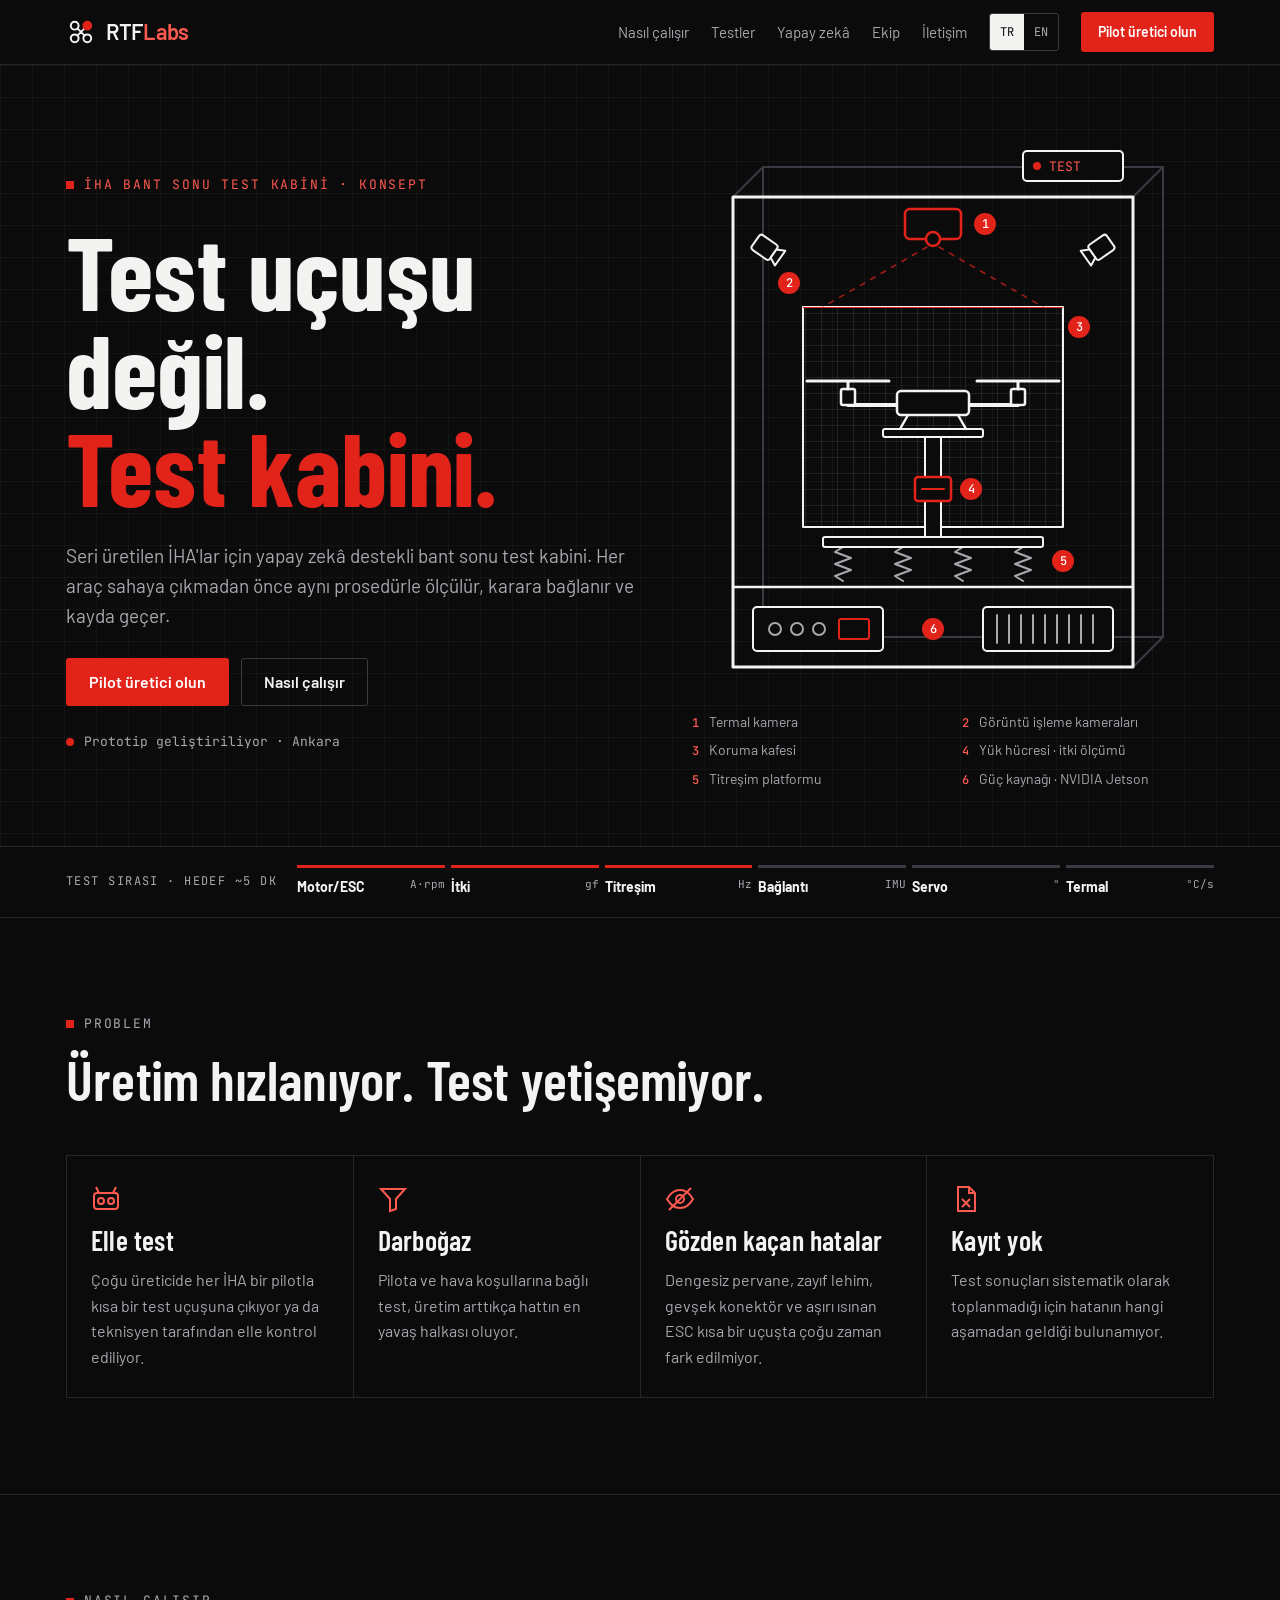
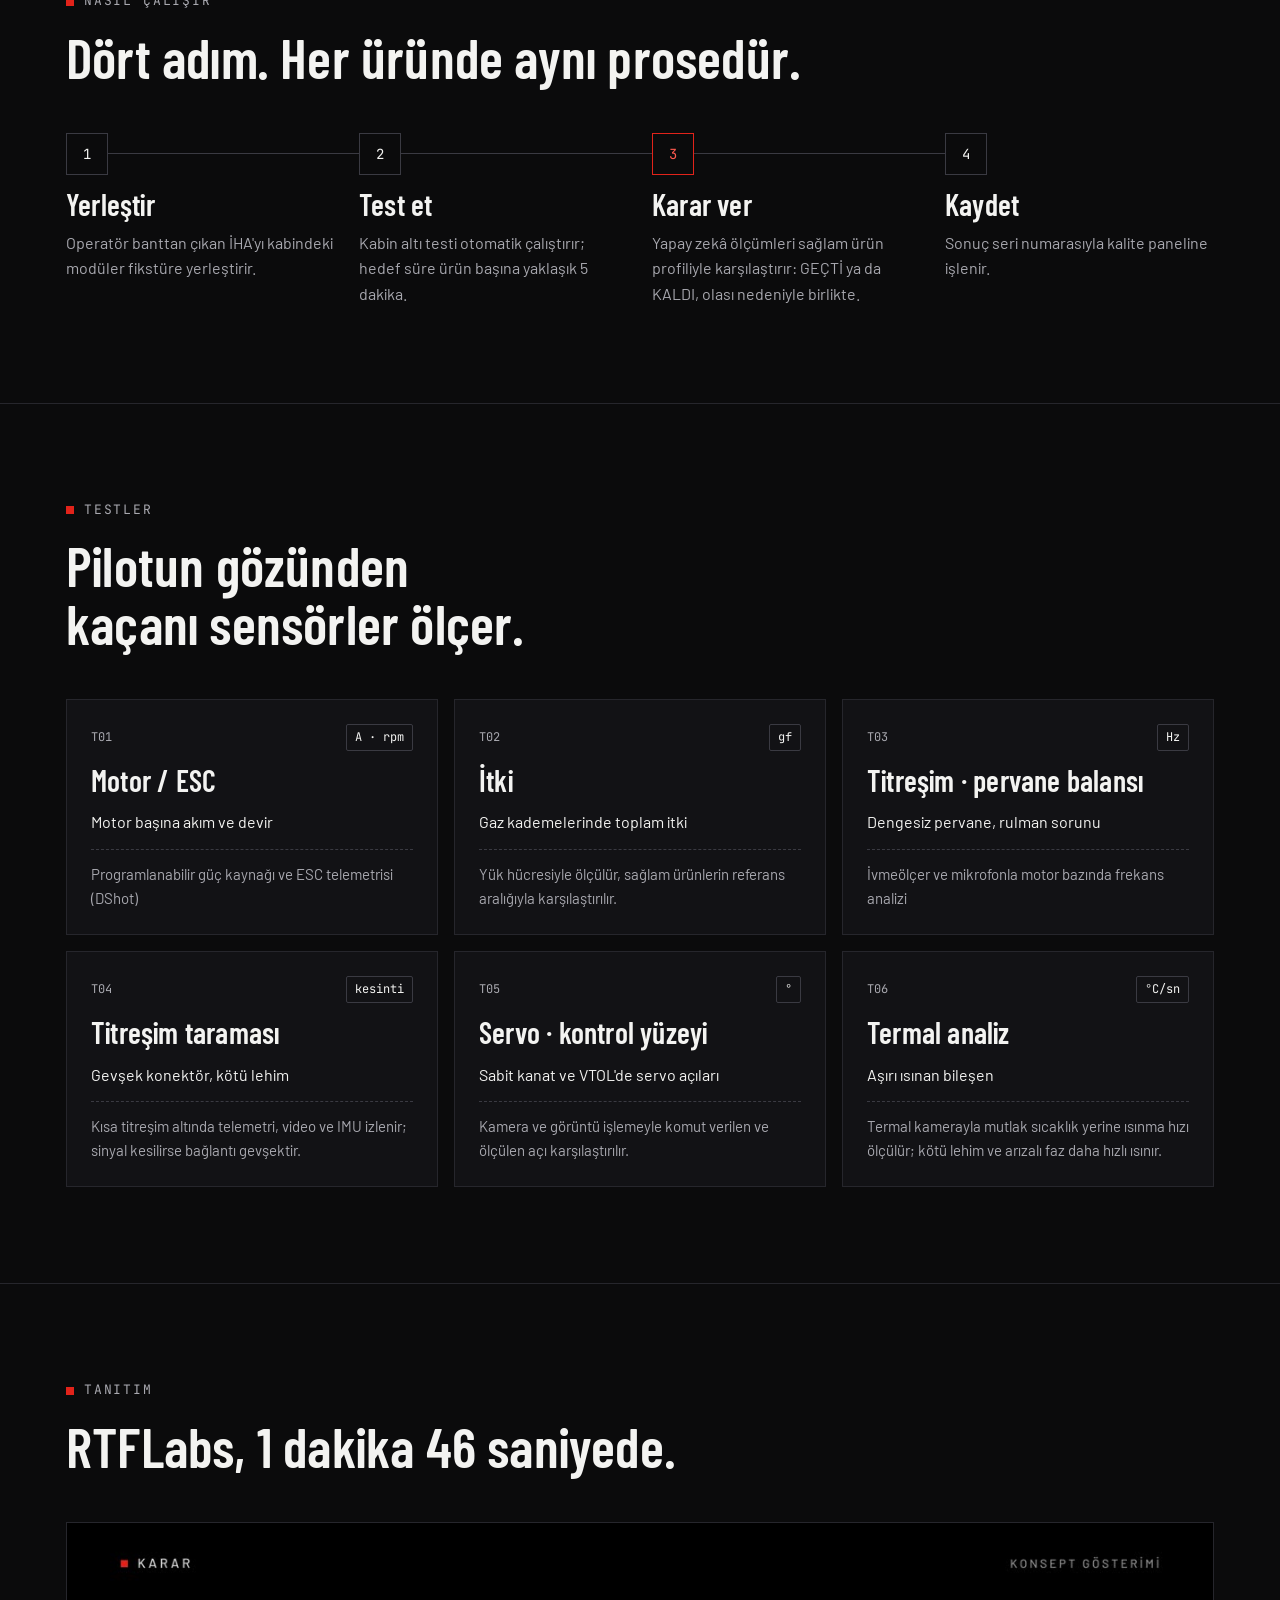
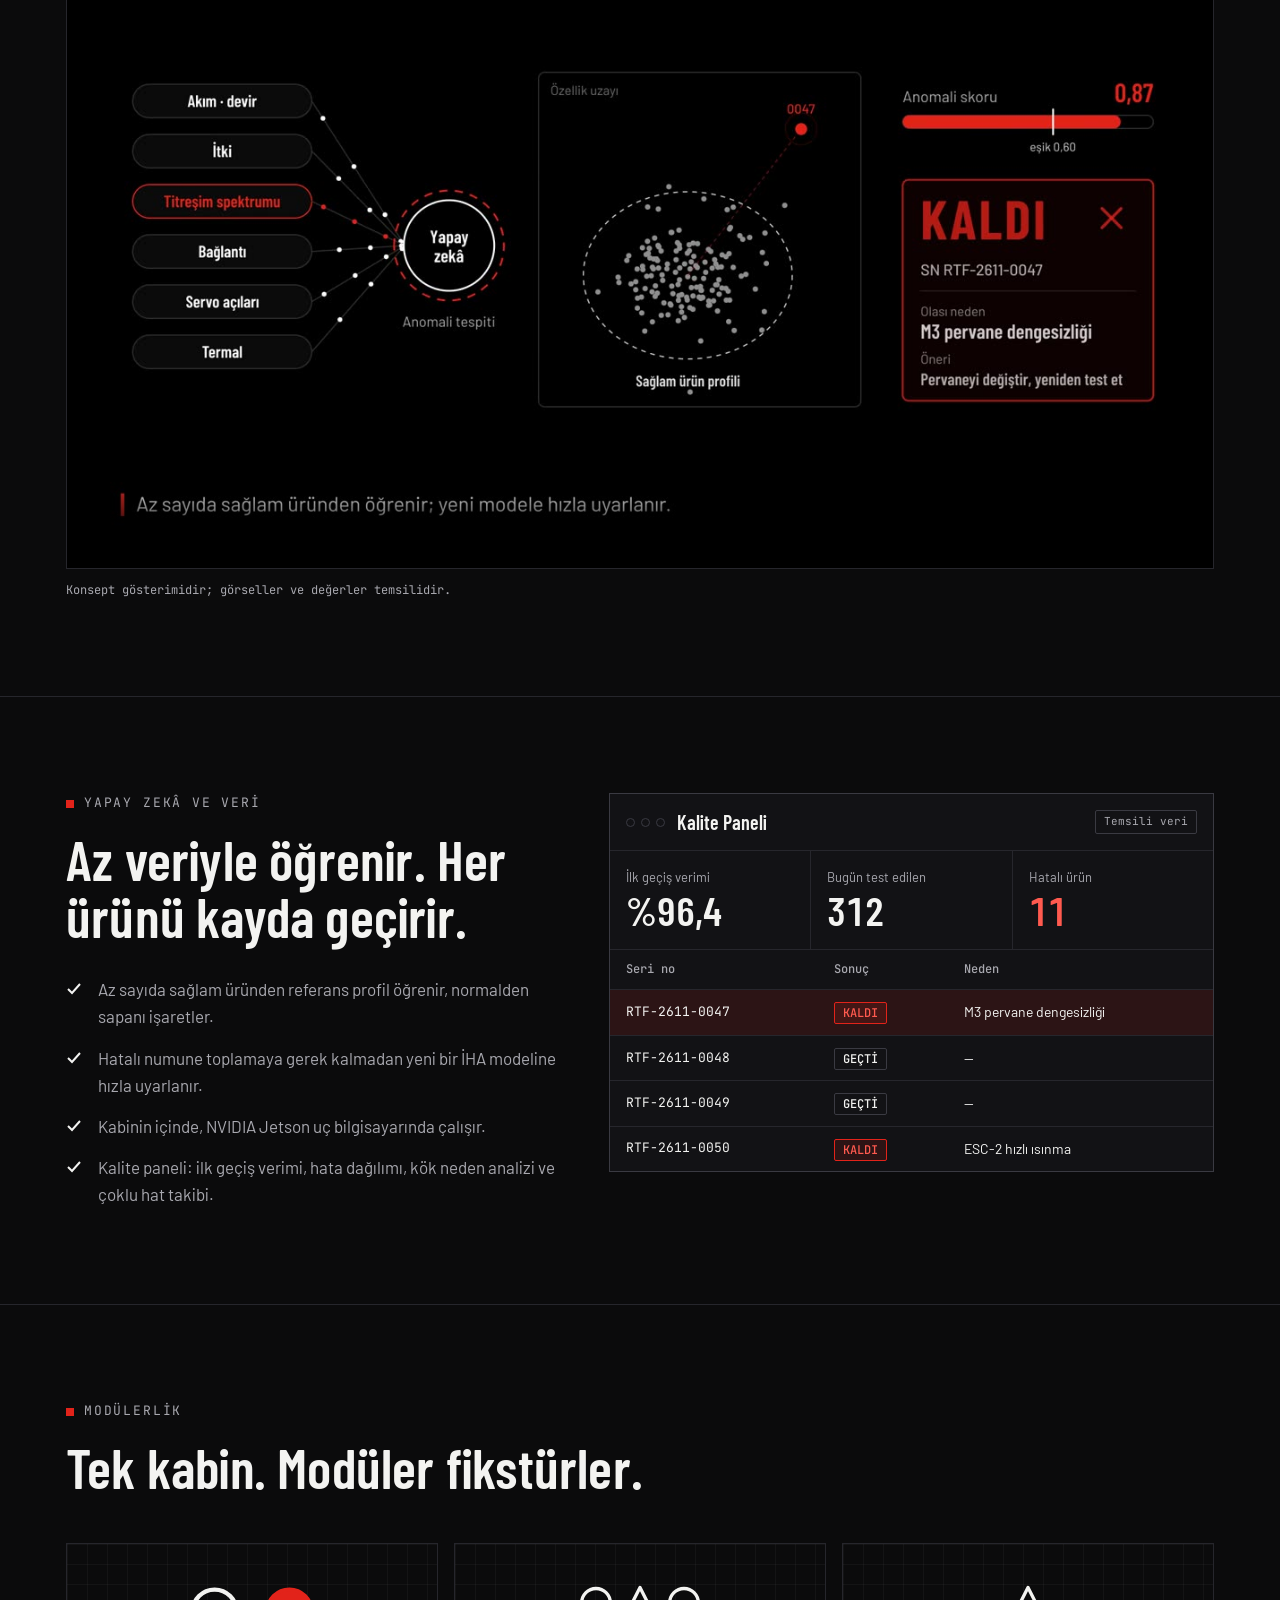
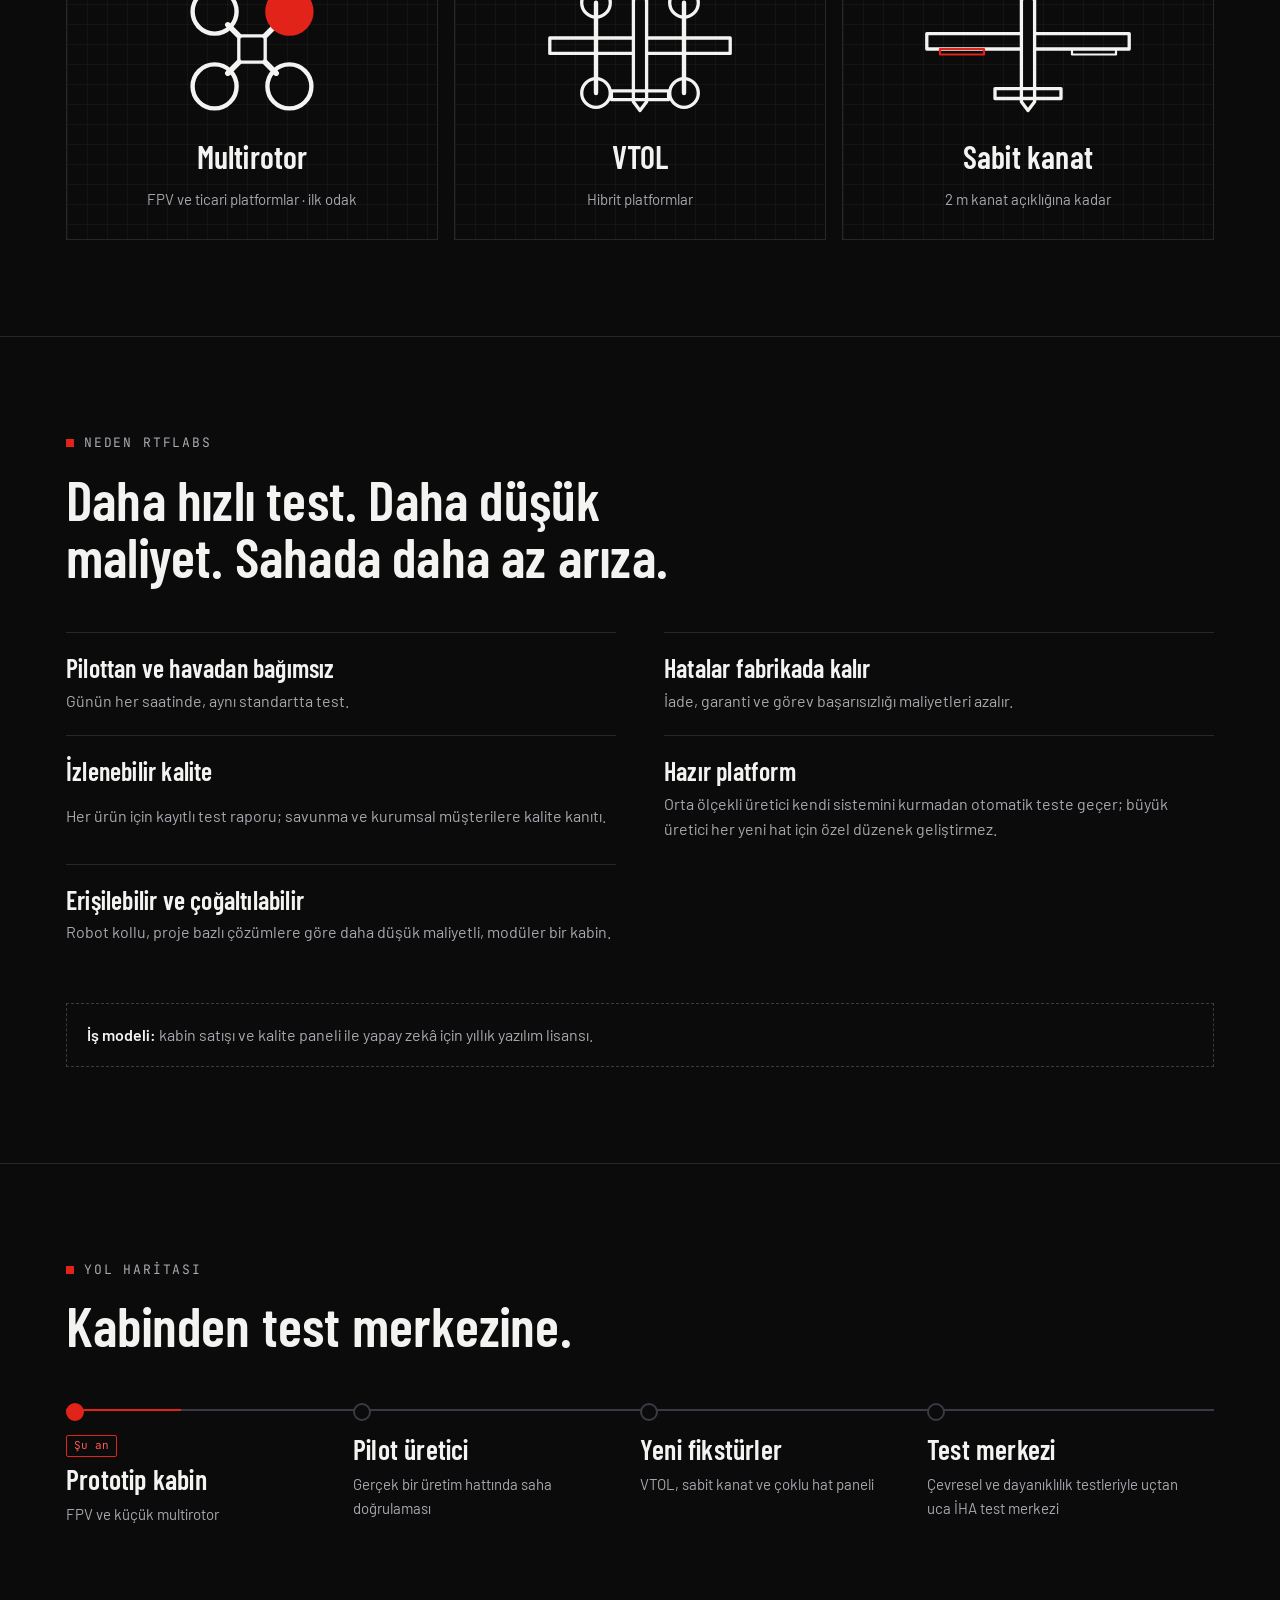
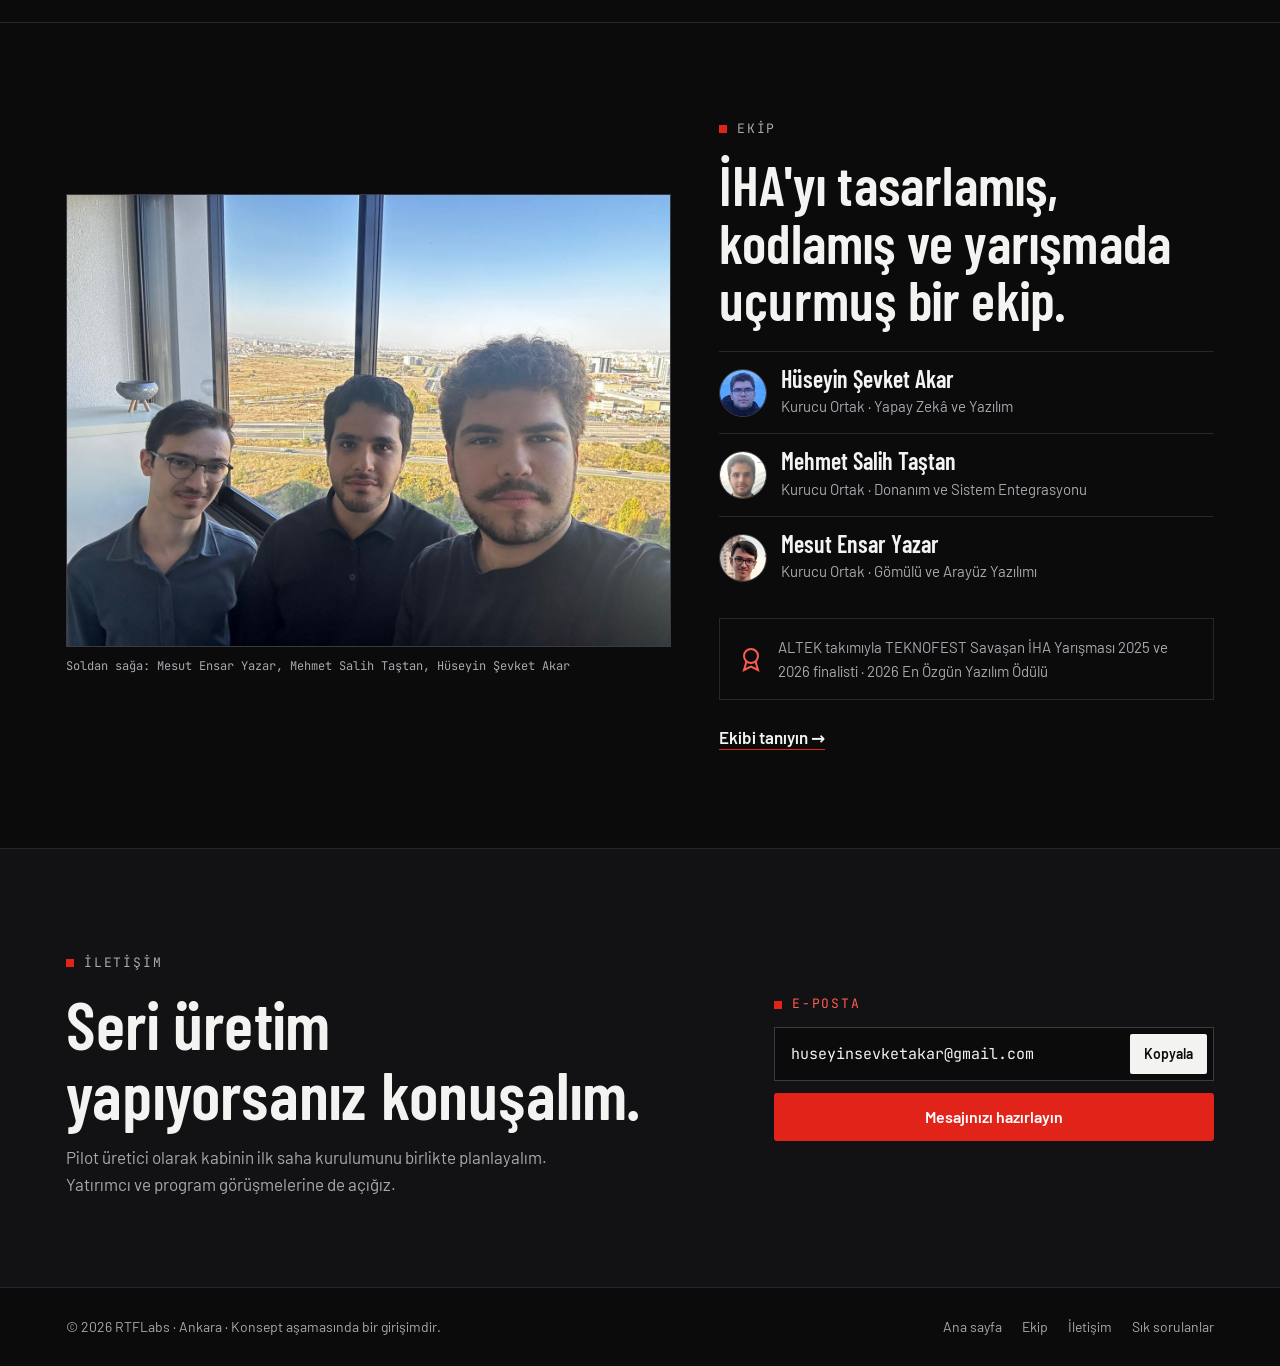
==== index.html @ be13393e "RTFLabs web sitesi ilk sürüm" ====
<!doctype html>
<html lang="tr">
<head>
<meta charset="utf-8">
<meta name="viewport" content="width=device-width, initial-scale=1, viewport-fit=cover">
<title>RTFLabs · İHA Bant Sonu Test Kabini</title>
<meta name="description" content="RTFLabs, seri üretim yapan İHA firmaları için yapay zekâ destekli bant sonu test kabini geliştiriyor.">
<meta property="og:type" content="website">
<meta property="og:title" content="RTFLabs · İHA Bant Sonu Test Kabini">
<meta property="og:description" content="Seri üretilen İHA'lar için yapay zekâ destekli bant sonu test kabini.">
<meta name="theme-color" content="#0B0B0C">
<link rel="icon" type="image/svg+xml" href="favicon.svg">
<link rel="preconnect" href="https://fonts.googleapis.com">
<link rel="preconnect" href="https://fonts.gstatic.com" crossorigin>
<link rel="stylesheet" href="https://fonts.googleapis.com/css2?family=Barlow+Condensed:wght@500;600;700&family=Barlow:wght@400;500;600&family=JetBrains+Mono:wght@400;500&display=swap">
<link rel="stylesheet" href="site.css">
</head>
<body>
<header class="top" id="site-top">
  <div class="wrap bar">
    <a class="brand" href="#top" aria-label="RTFLabs">
      <svg viewBox="0 0 200 200" width="30" height="30" aria-hidden="true"><path d="M76.4 76.4 L123.6 123.6 M123.6 76.4 L76.4 123.6" fill="none" stroke="currentColor" stroke-width="12" stroke-linecap="round"/><circle cx="58" cy="58" r="26" fill="none" stroke="currentColor" stroke-width="13"/><circle cx="142" cy="58" r="26" fill="#E2231A" stroke="#E2231A" stroke-width="13"/><circle cx="58" cy="142" r="26" fill="none" stroke="currentColor" stroke-width="13"/><circle cx="142" cy="142" r="26" fill="none" stroke="currentColor" stroke-width="13"/></svg>
      <span>RTF<span class="labs">Labs</span></span>
    </a>
    <nav class="nav" id="site-nav" aria-label="Site">
      <a href="#nasil" data-i18n="nav.how">Nasıl çalışır</a>
      <a href="#testler" data-i18n="nav.tests">Testler</a>
      <a href="#veri" data-i18n="nav.ai">Yapay zekâ</a>
      <a href="ekip.html" data-i18n="nav.team">Ekip</a>
      <a href="iletisim.html" data-i18n="nav.contact">İletişim</a>
    </nav>
    <button class="menu-btn" type="button" id="menu-btn" aria-expanded="false" aria-controls="site-nav" aria-label="Menü"><svg width="20" height="20" viewBox="0 0 20 20" fill="none" stroke="currentColor" stroke-width="2" aria-hidden="true"><path d="M2 5 H18 M2 10 H18 M2 15 H18"/></svg></button>
    <div class="lang" role="group" aria-label="Dil / Language">
      <button type="button" id="lang-tr" data-lang="tr" aria-pressed="true">TR</button>
      <button type="button" id="lang-en" data-lang="en" aria-pressed="false">EN</button>
    </div>
    <a class="btn btn-red" href="iletisim.html#mesaj" data-i18n="nav.cta">Pilot üretici olun</a>
  </div>
</header>

<main id="top">
  <section class="hero grid-bg" aria-labelledby="h-hero">
    <div class="wrap hero-grid">
      <div class="hero-copy">
        <p class="kicker" data-i18n="hero.kicker">İHA bant sonu test kabini · konsept</p>
        <h1 id="h-hero"><span data-i18n="hero.h1a">Test uçuşu değil.</span> <span class="r" data-i18n="hero.h1b">Test kabini.</span></h1>
        <p class="lede" data-i18n="hero.lede">Seri üretilen İHA'lar için yapay zekâ destekli bant sonu test kabini. Her araç sahaya çıkmadan önce aynı prosedürle ölçülür, karara bağlanır ve kayda geçer.</p>
        <div class="cta-row">
          <a class="btn btn-red" href="iletisim.html#mesaj" data-i18n="hero.cta1">Pilot üretici olun</a>
          <a class="btn btn-line" href="#nasil" data-i18n="hero.cta2">Nasıl çalışır</a>
        </div>
        <p class="status"><i aria-hidden="true"></i><span data-i18n="hero.status">Prototip geliştiriliyor · Ankara</span></p>
      </div>

      <figure class="cabin-fig">
        <svg viewBox="0 0 520 560" role="img" aria-labelledby="cabin-t">
          <title id="cabin-t">Test kabini çizimi: termal kamera, görüntü işleme kameraları, koruma kafesi, yük hücresi, titreşim platformu, güç kaynağı ve uç bilgisayar</title>
          <defs>
            <pattern id="mesh" width="16" height="16" patternUnits="userSpaceOnUse"><path d="M16 0 H0 V16" fill="none" stroke="rgba(255,255,255,.18)" stroke-width="1"/></pattern>
            <linearGradient id="scanG" x1="0" y1="0" x2="0" y2="1"><stop offset="0" stop-color="#E2231A" stop-opacity="0"/><stop offset="1" stop-color="#E2231A" stop-opacity=".28"/></linearGradient>
            <clipPath id="cageClip"><rect x="110" y="170" width="260" height="220"/></clipPath>
          </defs>
          <g fill="none" stroke-linejoin="round" stroke-linecap="round">
            <rect x="70" y="30" width="400" height="470" stroke="#3A3A42" stroke-width="2"/>
            <path d="M40 60 L70 30 M440 60 L470 30 M440 530 L470 500" stroke="#3A3A42" stroke-width="2"/>
            <rect x="330" y="14" width="100" height="30" rx="4" stroke="#F3F3F1" stroke-width="2" fill="#0B0B0C"/>
            <rect x="40" y="60" width="400" height="470" stroke="#F3F3F1" stroke-width="3" fill="none"/>
            <path d="M40 450 H440" stroke="#F3F3F1" stroke-width="2.5"/>
            <rect x="110" y="170" width="260" height="220" fill="url(#mesh)" stroke="#F3F3F1" stroke-width="2"/>
            <g clip-path="url(#cageClip)"><g class="scan"><rect x="110" y="140" width="260" height="30" fill="url(#scanG)" stroke="none"/><path d="M110 170 H370" stroke="#E2231A" stroke-width="2"/></g></g>
            <rect x="212" y="72" width="56" height="30" rx="5" stroke="#E2231A" stroke-width="2.5" fill="#0B0B0C"/>
            <circle cx="240" cy="102" r="7" stroke="#E2231A" stroke-width="2.5" fill="#0B0B0C"/>
            <path d="M234 110 L130 170 M246 110 L350 170" stroke="#E2231A" stroke-width="1.5" stroke-dasharray="5 7" opacity=".7"/>
            <g transform="translate(74 112) rotate(35)" stroke="#F3F3F1" stroke-width="2"><rect x="-14" y="-9" width="22" height="18" rx="3" fill="#0B0B0C"/><path d="M8 -5 L16 -9 L16 9 L8 5 Z" fill="#0B0B0C"/></g>
            <g transform="translate(406 112) rotate(145)" stroke="#F3F3F1" stroke-width="2"><rect x="-14" y="-9" width="22" height="18" rx="3" fill="#0B0B0C"/><path d="M8 -5 L16 -9 L16 9 L8 5 Z" fill="#0B0B0C"/></g>
            <path d="M150 410 l-8 5 l16 6 l-16 6 l16 6 l-16 6 l8 5 M210 410 l-8 5 l16 6 l-16 6 l16 6 l-16 6 l8 5 M270 410 l-8 5 l16 6 l-16 6 l16 6 l-16 6 l8 5 M330 410 l-8 5 l16 6 l-16 6 l16 6 l-16 6 l8 5" stroke="#A8A8AF" stroke-width="2"/>
            <rect x="130" y="400" width="220" height="10" rx="2" stroke="#F3F3F1" stroke-width="2" fill="#0B0B0C"/>
            <rect x="232" y="300" width="16" height="100" stroke="#F3F3F1" stroke-width="2" fill="#0B0B0C"/>
            <rect x="222" y="340" width="36" height="24" rx="3" stroke="#E2231A" stroke-width="2.5" fill="#0B0B0C"/>
            <path d="M229 352 H251" stroke="#E2231A" stroke-width="2"/>
            <rect x="190" y="292" width="100" height="8" rx="2" stroke="#F3F3F1" stroke-width="2" fill="#0B0B0C"/>
            <path d="M155 268 H325" stroke="#F3F3F1" stroke-width="4"/>
            <path d="M215 278 L207 292 M265 278 L273 292" stroke="#F3F3F1" stroke-width="2.5"/>
            <rect x="204" y="254" width="72" height="24" rx="4" stroke="#F3F3F1" stroke-width="2.5" fill="#0B0B0C"/>
            <rect x="148" y="252" width="14" height="16" rx="2" stroke="#F3F3F1" stroke-width="2.5" fill="#0B0B0C"/>
            <rect x="318" y="252" width="14" height="16" rx="2" stroke="#F3F3F1" stroke-width="2.5" fill="#0B0B0C"/>
            <path d="M155 252 V245 M325 252 V245 M114 244 H196 M284 244 H366" stroke="#F3F3F1" stroke-width="3"/>
            <rect x="60" y="470" width="130" height="44" rx="4" stroke="#F3F3F1" stroke-width="2" fill="#0B0B0C"/>
            <circle cx="82" cy="492" r="6" stroke="#A8A8AF" stroke-width="2"/><circle cx="104" cy="492" r="6" stroke="#A8A8AF" stroke-width="2"/><circle cx="126" cy="492" r="6" stroke="#A8A8AF" stroke-width="2"/>
            <rect x="146" y="482" width="30" height="20" rx="2" stroke="#E2231A" stroke-width="2"/>
            <rect x="290" y="470" width="130" height="44" rx="4" stroke="#F3F3F1" stroke-width="2" fill="#0B0B0C"/>
            <path d="M304 478 V506 M316 478 V506 M328 478 V506 M340 478 V506 M352 478 V506 M364 478 V506 M376 478 V506 M388 478 V506 M400 478 V506" stroke="#A8A8AF" stroke-width="2"/>
          </g>
          <circle cx="344" cy="29" r="4" fill="#E2231A"/>
          <text x="356" y="34" font-family="JetBrains Mono, monospace" font-size="13" fill="#FF5A4F">TEST</text>
          <g font-family="JetBrains Mono, monospace" font-size="12" font-weight="500" text-anchor="middle" fill="#fff">
            <circle cx="292" cy="87" r="11" fill="#E2231A"/><text x="292" y="91">1</text>
            <circle cx="96" cy="146" r="11" fill="#E2231A"/><text x="96" y="150">2</text>
            <circle cx="386" cy="190" r="11" fill="#E2231A"/><text x="386" y="194">3</text>
            <circle cx="278" cy="352" r="11" fill="#E2231A"/><text x="278" y="356">4</text>
            <circle cx="370" cy="424" r="11" fill="#E2231A"/><text x="370" y="428">5</text>
            <circle cx="240" cy="492" r="11" fill="#E2231A"/><text x="240" y="496">6</text>
          </g>
        </svg>
        <ol class="legend">
          <li><b>1</b><span data-i18n="leg.1">Termal kamera</span></li>
          <li><b>2</b><span data-i18n="leg.2">Görüntü işleme kameraları</span></li>
          <li><b>3</b><span data-i18n="leg.3">Koruma kafesi</span></li>
          <li><b>4</b><span data-i18n="leg.4">Yük hücresi · itki ölçümü</span></li>
          <li><b>5</b><span data-i18n="leg.5">Titreşim platformu</span></li>
          <li><b>6</b><span data-i18n="leg.6">Güç kaynağı · NVIDIA Jetson</span></li>
        </ol>
      </figure>
    </div>
    <div class="strip">
      <div class="wrap">
        <span class="lab" data-i18n="strip.lab">TEST SIRASI · HEDEF ~5 DK</span>
        <ol class="seq">
          <li class="on"><b data-i18n="seq.1">Motor/ESC</b><span>A·rpm</span></li>
          <li class="on"><b data-i18n="seq.2">İtki</b><span>gf</span></li>
          <li class="on"><b data-i18n="seq.3">Titreşim</b><span>Hz</span></li>
          <li><b data-i18n="seq.4">Bağlantı</b><span>IMU</span></li>
          <li><b data-i18n="seq.5">Servo</b><span>°</span></li>
          <li><b data-i18n="seq.6">Termal</b><span>°C/s</span></li>
        </ol>
      </div>
    </div>
  </section>

  <section class="sec" id="problem" aria-labelledby="h-problem">
    <div class="wrap">
      <div class="sec-head">
        <p class="kicker">Problem</p>
        <h2 id="h-problem" data-i18n="pb.h">Üretim hızlanıyor. Test yetişemiyor.</h2>
      </div>
      <div class="grid4">
        <div class="cell">
          <svg width="30" height="30" viewBox="0 0 30 30" fill="none" stroke="currentColor" stroke-width="2" aria-hidden="true"><rect x="3" y="9" width="24" height="16" rx="3"/><circle cx="10" cy="17" r="3"/><circle cx="20" cy="17" r="3"/><path d="M8 9 L5 3 M22 9 L25 3"/></svg>
          <h3 data-i18n="pb.1h">Elle test</h3>
          <p data-i18n="pb.1p">Çoğu üreticide her İHA bir pilotla kısa bir test uçuşuna çıkıyor ya da teknisyen tarafından elle kontrol ediliyor.</p>
        </div>
        <div class="cell">
          <svg width="30" height="30" viewBox="0 0 30 30" fill="none" stroke="currentColor" stroke-width="2" aria-hidden="true"><path d="M3 5 H27 L18 15 V25 L12 27 V15 Z"/></svg>
          <h3 data-i18n="pb.2h">Darboğaz</h3>
          <p data-i18n="pb.2p">Pilota ve hava koşullarına bağlı test, üretim arttıkça hattın en yavaş halkası oluyor.</p>
        </div>
        <div class="cell">
          <svg width="30" height="30" viewBox="0 0 30 30" fill="none" stroke="currentColor" stroke-width="2" aria-hidden="true"><path d="M2 15 C6 8 10 6 15 6 C20 6 24 8 28 15 C24 22 20 24 15 24 C10 24 6 22 2 15 Z"/><circle cx="15" cy="15" r="4"/><path d="M4 26 L26 4"/></svg>
          <h3 data-i18n="pb.3h">Gözden kaçan hatalar</h3>
          <p data-i18n="pb.3p">Dengesiz pervane, zayıf lehim, gevşek konektör ve aşırı ısınan ESC kısa bir uçuşta çoğu zaman fark edilmiyor.</p>
        </div>
        <div class="cell">
          <svg width="30" height="30" viewBox="0 0 30 30" fill="none" stroke="currentColor" stroke-width="2" aria-hidden="true"><path d="M7 3 H18 L24 9 V27 H7 Z"/><path d="M18 3 V9 H24"/><path d="M11 15 L19 23 M19 15 L11 23"/></svg>
          <h3 data-i18n="pb.4h">Kayıt yok</h3>
          <p data-i18n="pb.4p">Test sonuçları sistematik olarak toplanmadığı için hatanın hangi aşamadan geldiği bulunamıyor.</p>
        </div>
      </div>
    </div>
  </section>

  <section class="sec" id="nasil" aria-labelledby="h-how">
    <div class="wrap">
      <div class="sec-head">
        <p class="kicker" data-i18n="how.k">Nasıl çalışır</p>
        <h2 id="h-how" data-i18n="how.h">Dört adım. Her üründe aynı prosedür.</h2>
      </div>
      <ol class="steps">
        <li><h3 data-i18n="how.1h">Yerleştir</h3><p data-i18n="how.1p">Operatör banttan çıkan İHA'yı kabindeki modüler fikstüre yerleştirir.</p></li>
        <li><h3 data-i18n="how.2h">Test et</h3><p data-i18n="how.2p">Kabin altı testi otomatik çalıştırır; hedef süre ürün başına yaklaşık 5 dakika.</p></li>
        <li><h3 data-i18n="how.3h">Karar ver</h3><p data-i18n="how.3p">Yapay zekâ ölçümleri sağlam ürün profiliyle karşılaştırır: GEÇTİ ya da KALDI, olası nedeniyle birlikte.</p></li>
        <li><h3 data-i18n="how.4h">Kaydet</h3><p data-i18n="how.4p">Sonuç seri numarasıyla kalite paneline işlenir.</p></li>
      </ol>
    </div>
  </section>

  <section class="sec" id="testler" aria-labelledby="h-tests">
    <div class="wrap">
      <div class="sec-head">
        <p class="kicker" data-i18n="ts.k">Testler</p>
        <h2 id="h-tests" data-i18n="ts.h">Pilotun gözünden kaçanı sensörler ölçer.</h2>
      </div>
      <div class="tests">
        <article class="test"><div class="test-top"><span class="test-no">T01</span><span class="unit">A · rpm</span></div><h3>Motor / ESC</h3><p class="what" data-i18n="t1.w">Motor başına akım ve devir</p><p class="how" data-i18n="t1.h">Programlanabilir güç kaynağı ve ESC telemetrisi (DShot)</p></article>
        <article class="test"><div class="test-top"><span class="test-no">T02</span><span class="unit">gf</span></div><h3 data-i18n="t2.n">İtki</h3><p class="what" data-i18n="t2.w">Gaz kademelerinde toplam itki</p><p class="how" data-i18n="t2.h">Yük hücresiyle ölçülür, sağlam ürünlerin referans aralığıyla karşılaştırılır.</p></article>
        <article class="test"><div class="test-top"><span class="test-no">T03</span><span class="unit">Hz</span></div><h3 data-i18n="t3.n">Titreşim · pervane balansı</h3><p class="what" data-i18n="t3.w">Dengesiz pervane, rulman sorunu</p><p class="how" data-i18n="t3.h">İvmeölçer ve mikrofonla motor bazında frekans analizi</p></article>
        <article class="test"><div class="test-top"><span class="test-no">T04</span><span class="unit" data-i18n="t4.u">kesinti</span></div><h3 data-i18n="t4.n">Titreşim taraması</h3><p class="what" data-i18n="t4.w">Gevşek konektör, kötü lehim</p><p class="how" data-i18n="t4.h">Kısa titreşim altında telemetri, video ve IMU izlenir; sinyal kesilirse bağlantı gevşektir.</p></article>
        <article class="test"><div class="test-top"><span class="test-no">T05</span><span class="unit">°</span></div><h3 data-i18n="t5.n">Servo · kontrol yüzeyi</h3><p class="what" data-i18n="t5.w">Sabit kanat ve VTOL'de servo açıları</p><p class="how" data-i18n="t5.h">Kamera ve görüntü işlemeyle komut verilen ve ölçülen açı karşılaştırılır.</p></article>
        <article class="test"><div class="test-top"><span class="test-no">T06</span><span class="unit" data-i18n="t6.u">°C/sn</span></div><h3 data-i18n="t6.n">Termal analiz</h3><p class="what" data-i18n="t6.w">Aşırı ısınan bileşen</p><p class="how" data-i18n="t6.h">Termal kamerayla mutlak sıcaklık yerine ısınma hızı ölçülür; kötü lehim ve arızalı faz daha hızlı ısınır.</p></article>
      </div>
    </div>
  </section>

  <section class="sec" id="video" aria-labelledby="h-video">
    <div class="wrap">
      <div class="sec-head">
        <p class="kicker" data-i18n="vd.k">Tanıtım</p>
        <h2 id="h-video" data-i18n="vd.h">RTFLabs, 1 dakika 46 saniyede.</h2>
      </div>
      <div class="video-box">
        <video id="promo" controls preload="none" playsinline poster="media/poster.jpg">
          <source src="media/RTFLabs_Tanitim.mp4" type="video/mp4">
        </video>
      </div>
      <p class="note" data-i18n="vd.n">Konsept gösterimidir; görseller ve değerler temsilidir.</p>
    </div>
  </section>

  <section class="sec" id="veri" aria-labelledby="h-ai">
    <div class="wrap split">
      <div>
        <div class="sec-head" style="margin-bottom:32px">
          <p class="kicker" data-i18n="ai.k">Yapay zekâ ve veri</p>
          <h2 id="h-ai" data-i18n="ai.h">Az veriyle öğrenir. Her ürünü kayda geçirir.</h2>
        </div>
        <ul class="ticks">
          <li><svg width="16" height="16" viewBox="0 0 16 16" fill="none" stroke="currentColor" stroke-width="2" aria-hidden="true"><path d="M2 8 L6 12 L14 3"/></svg><span data-i18n="ai.1">Az sayıda sağlam üründen referans profil öğrenir, normalden sapanı işaretler.</span></li>
          <li><svg width="16" height="16" viewBox="0 0 16 16" fill="none" stroke="currentColor" stroke-width="2" aria-hidden="true"><path d="M2 8 L6 12 L14 3"/></svg><span data-i18n="ai.2">Hatalı numune toplamaya gerek kalmadan yeni bir İHA modeline hızla uyarlanır.</span></li>
          <li><svg width="16" height="16" viewBox="0 0 16 16" fill="none" stroke="currentColor" stroke-width="2" aria-hidden="true"><path d="M2 8 L6 12 L14 3"/></svg><span data-i18n="ai.3">Kabinin içinde, NVIDIA Jetson uç bilgisayarında çalışır.</span></li>
          <li><svg width="16" height="16" viewBox="0 0 16 16" fill="none" stroke="currentColor" stroke-width="2" aria-hidden="true"><path d="M2 8 L6 12 L14 3"/></svg><span data-i18n="ai.4">Kalite paneli: ilk geçiş verimi, hata dağılımı, kök neden analizi ve çoklu hat takibi.</span></li>
        </ul>
      </div>
      <div class="panel" aria-label="Kalite paneli örneği">
        <div class="panel-bar"><span class="dots" aria-hidden="true"><i></i><i></i><i></i></span><b data-i18n="pn.t">Kalite Paneli</b><span class="tag" data-i18n="pn.tag">Temsili veri</span></div>
        <div class="kpis">
          <div class="kpi"><small data-i18n="pn.k1">İlk geçiş verimi</small><strong>%96,4</strong></div>
          <div class="kpi"><small data-i18n="pn.k2">Bugün test edilen</small><strong>312</strong></div>
          <div class="kpi"><small data-i18n="pn.k3">Hatalı ürün</small><strong class="bad">11</strong></div>
        </div>
        <div class="tbl-wrap">
          <table>
            <thead><tr><th data-i18n="pn.c1">Seri no</th><th data-i18n="pn.c2">Sonuç</th><th data-i18n="pn.c3">Neden</th></tr></thead>
            <tbody>
              <tr class="hl"><td class="sn">RTF-2611-0047</td><td><span class="res fail" data-i18n="pn.fail">KALDI</span></td><td data-i18n="pn.r1">M3 pervane dengesizliği</td></tr>
              <tr><td class="sn">RTF-2611-0048</td><td><span class="res" data-i18n="pn.pass">GEÇTİ</span></td><td>—</td></tr>
              <tr><td class="sn">RTF-2611-0049</td><td><span class="res" data-i18n="pn.pass2">GEÇTİ</span></td><td>—</td></tr>
              <tr><td class="sn">RTF-2611-0050</td><td><span class="res fail" data-i18n="pn.fail2">KALDI</span></td><td data-i18n="pn.r4">ESC-2 hızlı ısınma</td></tr>
            </tbody>
          </table>
        </div>
      </div>
    </div>
  </section>

  <section class="sec" id="moduler" aria-labelledby="h-mod">
    <div class="wrap">
      <div class="sec-head">
        <p class="kicker" data-i18n="md.k">Modülerlik</p>
        <h2 id="h-mod" data-i18n="md.h">Tek kabin. Modüler fikstürler.</h2>
      </div>
      <div class="mods">
        <div class="mod">
          <svg viewBox="0 0 200 140" aria-hidden="true" fill="none" stroke="currentColor" stroke-linecap="round" stroke-linejoin="round"><path d="M78 48 L122 92 M122 48 L78 92" stroke-width="5"/><circle cx="66" cy="36" r="20" stroke-width="4"/><circle cx="134" cy="36" r="20" stroke-width="4" fill="#E2231A" stroke="#E2231A"/><circle cx="66" cy="104" r="20" stroke-width="4"/><circle cx="134" cy="104" r="20" stroke-width="4"/><rect x="88" y="58" width="24" height="24" rx="3" stroke-width="3" fill="#0B0B0C"/></svg>
          <h3>Multirotor</h3>
          <p data-i18n="md.1">FPV ve ticari platformlar · ilk odak</p>
        </div>
        <div class="mod">
          <svg viewBox="0 0 200 140" aria-hidden="true" fill="none" stroke="currentColor" stroke-linecap="round" stroke-linejoin="round"><rect x="18" y="60" width="164" height="14" stroke-width="3"/><path d="M100 14 L106 26 V118 L100 126 L94 118 V26 Z" stroke-width="3" fill="#0B0B0C"/><rect x="74" y="108" width="52" height="8" stroke-width="3"/><path d="M60 28 V110 M140 28 V110" stroke-width="4"/><circle cx="60" cy="28" r="13" stroke-width="3"/><circle cx="60" cy="110" r="13" stroke-width="3"/><circle cx="140" cy="28" r="13" stroke-width="3"/><circle cx="140" cy="110" r="13" stroke-width="3"/></svg>
          <h3>VTOL</h3>
          <p data-i18n="md.2">Hibrit platformlar</p>
        </div>
        <div class="mod">
          <svg viewBox="0 0 200 140" aria-hidden="true" fill="none" stroke="currentColor" stroke-linecap="round" stroke-linejoin="round"><rect x="8" y="56" width="184" height="14" stroke-width="3"/><rect x="20" y="70" width="40" height="5" stroke-width="2" stroke="#E2231A"/><rect x="140" y="70" width="40" height="5" stroke-width="2"/><path d="M100 14 L106 26 V118 L100 126 L94 118 V26 Z" stroke-width="3" fill="#0B0B0C"/><rect x="70" y="106" width="60" height="9" stroke-width="3"/></svg>
          <h3 data-i18n="md.3h">Sabit kanat</h3>
          <p data-i18n="md.3">2 m kanat açıklığına kadar</p>
        </div>
      </div>
    </div>
  </section>

  <section class="sec" id="neden" aria-labelledby="h-why">
    <div class="wrap">
      <div class="sec-head">
        <p class="kicker" data-i18n="wy.k">Neden RTFLabs</p>
        <h2 id="h-why" data-i18n="wy.h">Daha hızlı test. Daha düşük maliyet. Sahada daha az arıza.</h2>
      </div>
      <div class="why">
        <div><h3 data-i18n="wy.1h">Pilottan ve havadan bağımsız</h3><p data-i18n="wy.1p">Günün her saatinde, aynı standartta test.</p></div>
        <div><h3 data-i18n="wy.2h">Hatalar fabrikada kalır</h3><p data-i18n="wy.2p">İade, garanti ve görev başarısızlığı maliyetleri azalır.</p></div>
        <div><h3 data-i18n="wy.3h">İzlenebilir kalite</h3><p data-i18n="wy.3p">Her ürün için kayıtlı test raporu; savunma ve kurumsal müşterilere kalite kanıtı.</p></div>
        <div><h3 data-i18n="wy.4h">Hazır platform</h3><p data-i18n="wy.4p">Orta ölçekli üretici kendi sistemini kurmadan otomatik teste geçer; büyük üretici her yeni hat için özel düzenek geliştirmez.</p></div>
        <div><h3 data-i18n="wy.5h">Erişilebilir ve çoğaltılabilir</h3><p data-i18n="wy.5p">Robot kollu, proje bazlı çözümlere göre daha düşük maliyetli, modüler bir kabin.</p></div>
      </div>
      <p class="biz"><b data-i18n="wy.bizb">İş modeli:</b> <span data-i18n="wy.biz">kabin satışı ve kalite paneli ile yapay zekâ için yıllık yazılım lisansı.</span></p>
    </div>
  </section>

  <section class="sec" id="yol" aria-labelledby="h-road">
    <div class="wrap">
      <div class="sec-head">
        <p class="kicker" data-i18n="rd.k">Yol haritası</p>
        <h2 id="h-road" data-i18n="rd.h">Kabinden test merkezine.</h2>
      </div>
      <ol class="road">
        <li class="now"><span class="now-tag" data-i18n="rd.now">Şu an</span><h3 data-i18n="rd.1h">Prototip kabin</h3><p data-i18n="rd.1p">FPV ve küçük multirotor</p></li>
        <li><h3 data-i18n="rd.2h">Pilot üretici</h3><p data-i18n="rd.2p">Gerçek bir üretim hattında saha doğrulaması</p></li>
        <li><h3 data-i18n="rd.3h">Yeni fikstürler</h3><p data-i18n="rd.3p">VTOL, sabit kanat ve çoklu hat paneli</p></li>
        <li><h3 data-i18n="rd.4h">Test merkezi</h3><p data-i18n="rd.4p">Çevresel ve dayanıklılık testleriyle uçtan uca İHA test merkezi</p></li>
      </ol>
    </div>
  </section>

  <section class="sec" id="ekip" aria-labelledby="h-team">
    <div class="wrap team-sum">
      <figure class="photo">
        <img src="media/ekip.jpg" width="1400" height="1050" alt="RTFLabs kurucu ekibi: Mesut Ensar Yazar, Mehmet Salih Taştan ve Hüseyin Şevket Akar" loading="lazy">
        <figcaption data-i18n="tm.cap">Soldan sağa: Mesut Ensar Yazar, Mehmet Salih Taştan, Hüseyin Şevket Akar</figcaption>
      </figure>
      <div>
        <div class="sec-head" style="margin-bottom:24px">
          <p class="kicker" data-i18n="tm.k">Ekip</p>
          <h2 id="h-team" data-i18n="tm.h">İHA'yı tasarlamış, kodlamış ve yarışmada uçurmuş bir ekip.</h2>
        </div>
        <ul class="names">
          <li><img src="media/huseyin.jpg" width="48" height="48" alt="" loading="lazy"><div><b>Hüseyin Şevket Akar</b><span data-i18n="tm.1r">Kurucu Ortak · Yapay Zekâ ve Yazılım</span></div></li>
          <li><img src="media/salih.jpg" width="48" height="48" alt="" loading="lazy"><div><b>Mehmet Salih Taştan</b><span data-i18n="tm.2r">Kurucu Ortak · Donanım ve Sistem Entegrasyonu</span></div></li>
          <li><img src="media/mesut.jpg" width="48" height="48" alt="" loading="lazy"><div><b>Mesut Ensar Yazar</b><span data-i18n="tm.3r">Kurucu Ortak · Gömülü ve Arayüz Yazılımı</span></div></li>
        </ul>
        <div class="award">
          <svg width="26" height="26" viewBox="0 0 26 26" fill="none" stroke="currentColor" stroke-width="2" aria-hidden="true"><circle cx="13" cy="10" r="7"/><path d="M8.5 15.5 L6 24 L13 20.5 L20 24 L17.5 15.5"/></svg>
          <span data-i18n="tm.aw">ALTEK takımıyla TEKNOFEST Savaşan İHA Yarışması 2025 ve 2026 finalisti · 2026 En Özgün Yazılım Ödülü</span>
        </div>
        <p style="margin-top:24px"><a class="textlink" href="ekip.html" data-i18n="tm.more">Ekibi tanıyın →</a></p>
      </div>
    </div>
  </section>

  <section class="contact" id="iletisim" aria-labelledby="h-contact">
    <div class="wrap">
      <div>
        <p class="kicker" data-i18n="ct.k">İletişim</p>
        <h2 id="h-contact" style="margin-top:16px" data-i18n="ct.h">Seri üretim yapıyorsanız konuşalım.</h2>
        <p data-i18n="ct.p">Pilot üretici olarak kabinin ilk saha kurulumunu birlikte planlayalım. Yatırımcı ve program görüşmelerine de açığız.</p>
      </div>
      <div class="mailbox">
        <span class="kicker" data-i18n="ct.l">E-posta</span>
        <div class="mail"><span id="mail-addr">huseyinsevketakar@gmail.com</span><button type="button" class="copy-btn" data-copy="#mail-addr" data-i18n="ct.copy">Kopyala</button></div>
        <a class="btn btn-red" href="iletisim.html#mesaj" data-i18n="ct.form">Mesajınızı hazırlayın</a>
      </div>
    </div>
  </section>
</main>

<footer>
  <div class="wrap">
    <span>© 2026 RTFLabs · Ankara · <span data-i18n="ft.n">Konsept aşamasında bir girişimdir.</span></span>
    <nav class="foot-nav" aria-label="Alt menü">
      <a href="#top" data-i18n="ft.home">Ana sayfa</a>
      <a href="ekip.html" data-i18n="nav.team">Ekip</a>
      <a href="iletisim.html" data-i18n="nav.contact">İletişim</a>
      <a href="iletisim.html#sss" data-i18n="ft.faq">Sık sorulanlar</a>
    </nav>
  </div>
</footer>
<script src="site.js"></script>

</body>
</html>
---- site.css ----
/* RTFLabs — ortak stil. Layout: test protokolü gibi okunan sayfalar; teknik çizim ızgarası, mono ölçü etiketleri, kırmızı yalnızca "karar/hata" vurgusu */
:root{
  color-scheme: dark;
  --bg:#0B0B0C; --panel:#121215; --panel-2:#18181C; --line:#26262C; --line-2:#3A3A42;
  --fg:#F3F3F1; --muted:#A8A8AF; --dim:#7A7A82;
  --red:#E2231A; --red-text:#FF5A4F; --red-soft:rgba(226,35,26,.12);
  --grid:rgba(255,255,255,.035);
  --f-display:'Barlow Condensed','Arial Narrow',sans-serif;
  --f-body:'Barlow',system-ui,-apple-system,'Segoe UI',sans-serif;
  --f-mono:'JetBrains Mono',ui-monospace,'SFMono-Regular',Menlo,monospace;
  --wrap:1180px;
}
*{box-sizing:border-box}
html{scroll-behavior:smooth}
body{margin:0;background:var(--bg);color:var(--fg);font-family:var(--f-body);font-size:17px;line-height:1.6;-webkit-font-smoothing:antialiased}
body::before{content:"";position:fixed;inset:0 0 auto;height:env(safe-area-inset-top,0px);z-index:30;background:var(--bg)}
img{max-width:100%;display:block}
[hidden]{display:none!important}
a{color:inherit}
:focus-visible{outline:2px solid var(--red-text);outline-offset:3px;border-radius:2px}
.wrap{max-width:var(--wrap);margin:0 auto;padding-left:max(16px,env(safe-area-inset-left,0px));padding-right:max(16px,env(safe-area-inset-right,0px))}
h1,h2,h3{font-family:var(--f-display);font-weight:600;line-height:1.02;margin:0;text-wrap:balance;letter-spacing:.2px}
p{margin:0}
.kicker{font-family:var(--f-mono);font-size:13px;letter-spacing:.14em;text-transform:uppercase;color:var(--red-text);display:flex;align-items:center;gap:10px;margin:0}
.kicker::before{content:"";width:8px;height:8px;background:var(--red);display:inline-block;flex:none}
.sec{padding-block:96px;border-top:1px solid var(--line)}
.sec-head{display:grid;gap:16px;max-width:760px;margin-bottom:48px}
.sec-head h2{font-size:clamp(36px,5vw,56px)}
.sec-head p{color:var(--muted);max-width:62ch}
.textlink{font-weight:600;text-decoration:none;border-bottom:1px solid var(--red);padding-bottom:2px;justify-self:start}
.textlink:hover{color:var(--red-text)}

/* header */
.top{position:sticky;top:env(safe-area-inset-top,0px);z-index:20;background:var(--bg);border-bottom:1px solid var(--line)}
.top .bar{display:flex;align-items:center;gap:22px;height:64px}
.brand{display:flex;align-items:center;gap:10px;text-decoration:none;font-weight:600;font-size:22px;letter-spacing:-.3px}
.brand .labs{color:var(--red-text)}
.nav{display:flex;gap:22px;margin-left:auto}
.nav a{text-decoration:none;color:var(--muted);font-size:15px;padding-block:6px}
.nav a:hover,.nav a[aria-current="page"]{color:var(--fg)}
.nav a[aria-current="page"]{border-bottom:2px solid var(--red)}
.lang{display:flex;border:1px solid var(--line-2);border-radius:3px;overflow:hidden;flex:none}
.lang button{background:transparent;border:0;color:var(--muted);font-family:var(--f-mono);font-size:12px;padding:7px 10px;cursor:pointer;min-height:36px}
.lang button[aria-pressed="true"]{background:var(--fg);color:var(--bg)}
.menu-btn{display:none;background:transparent;border:1px solid var(--line-2);color:var(--fg);min-height:40px;min-width:44px;border-radius:3px;cursor:pointer;align-items:center;justify-content:center}
.btn{display:inline-flex;align-items:center;justify-content:center;gap:8px;min-height:48px;padding:0 22px;border-radius:3px;font-family:var(--f-body);font-weight:600;font-size:16px;text-decoration:none;border:1px solid transparent;cursor:pointer}
.btn-red{background:var(--red);color:#fff}
.btn-red:hover{background:#c91d15}
.btn-line{border-color:var(--line-2);color:var(--fg);background:transparent}
.btn-line:hover{border-color:var(--fg)}
.top .btn{min-height:40px;padding:0 16px;font-size:14px;flex:none}

/* hero (ana sayfa) */
.grid-bg{background-image:linear-gradient(var(--grid) 1px,transparent 1px),linear-gradient(90deg,var(--grid) 1px,transparent 1px);background-size:32px 32px}
.hero .wrap.hero-grid{display:grid;grid-template-columns:minmax(0,1.05fr) minmax(0,.95fr);gap:48px;align-items:center;padding-block:72px 56px}
.hero-copy{display:grid;gap:26px;min-width:0}
.hero h1{font-size:clamp(52px,8.4vw,104px);font-weight:700;line-height:.94}
.hero h1 .r{color:var(--red);display:block}
.lede{font-size:19px;color:var(--muted);max-width:56ch}
.cta-row{display:flex;flex-wrap:wrap;gap:12px}
.status{display:flex;align-items:center;gap:10px;font-family:var(--f-mono);font-size:13px;color:var(--muted)}
.status i{width:8px;height:8px;border-radius:50%;background:var(--red);display:inline-block;animation:blink 1.6s ease-in-out infinite}
@keyframes blink{50%{opacity:.25}}
.cabin-fig{margin:0;display:grid;gap:14px;min-width:0}
.cabin-fig svg{width:100%;height:auto;max-width:520px;justify-self:center}
.legend{list-style:none;margin:0;padding:0;display:grid;grid-template-columns:repeat(2,minmax(0,1fr));gap:6px 18px;font-size:14px;color:var(--muted)}
.legend li{display:flex;gap:10px;align-items:baseline}
.legend b{font-family:var(--f-mono);font-weight:500;color:var(--red-text);font-size:12px}
.scan{animation:scan 4.2s cubic-bezier(.45,0,.55,1) infinite}
@keyframes scan{0%{transform:translateY(0)}50%{transform:translateY(212px)}100%{transform:translateY(0)}}
.strip{border-top:1px solid var(--line);background:var(--bg)}
.strip .wrap{display:flex;align-items:center;gap:20px;padding-block:18px;flex-wrap:wrap}
.strip .lab{font-family:var(--f-mono);font-size:12px;letter-spacing:.12em;color:var(--muted);white-space:nowrap}
.seq{display:grid;grid-template-columns:repeat(6,minmax(0,1fr));gap:6px;flex:1 1 520px;min-width:0;list-style:none;margin:0;padding:0}
.seq li{border-top:3px solid var(--line-2);padding-top:8px;font-size:14px;display:flex;justify-content:space-between;gap:6px}
.seq li span{font-family:var(--f-mono);font-size:11px;color:var(--muted)}
.seq li.on{border-top-color:var(--red)}

/* problem */
.grid4{display:grid;grid-template-columns:repeat(4,minmax(0,1fr));gap:1px;background:var(--line);border:1px solid var(--line)}
.cell{background:var(--bg);padding:28px 24px;display:grid;gap:12px;align-content:start;min-width:0}
.cell svg{color:var(--red-text)}
.cell h3{font-size:28px}
.cell p{color:var(--muted);font-size:16px}

/* adımlar */
.steps{list-style:none;margin:0;padding:0;display:grid;grid-template-columns:repeat(4,minmax(0,1fr));gap:24px;counter-reset:s}
.steps li{display:grid;gap:10px;align-content:start;position:relative;padding-top:56px;min-width:0}
.steps li::before{counter-increment:s;content:counter(s);position:absolute;top:0;left:0;width:40px;height:40px;border:1px solid var(--line-2);display:grid;place-items:center;font-family:var(--f-mono);font-size:14px;background:var(--bg);z-index:1}
.steps li::after{content:"";position:absolute;top:20px;left:40px;right:-24px;height:1px;background:var(--line-2)}
.steps li:last-child::after{display:none}
.steps li:nth-child(3)::before{border-color:var(--red);color:var(--red-text)}
.steps h3{font-size:30px}
.steps p{color:var(--muted);font-size:16px}

/* testler */
.tests{display:grid;grid-template-columns:repeat(3,minmax(0,1fr));gap:16px}
.test{background:var(--panel);border:1px solid var(--line);padding:24px;display:grid;gap:14px;align-content:start;min-width:0}
.test-top{display:flex;justify-content:space-between;align-items:center;gap:12px}
.test-no{font-family:var(--f-mono);font-size:12px;color:var(--muted)}
.unit{font-family:var(--f-mono);font-size:12px;border:1px solid var(--line-2);padding:3px 8px;border-radius:2px;white-space:nowrap}
.test h3{font-size:30px}
.test .what{font-size:16px}
.test .how{color:var(--muted);font-size:15px;border-top:1px dashed var(--line-2);padding-top:12px}

/* video */
.video-box{border:1px solid var(--line);background:#000;max-width:100%}
.video-box video{display:block;width:100%;height:auto;aspect-ratio:16/9;max-width:100%;background:#000}
.note{font-family:var(--f-mono);font-size:12px;color:var(--muted);margin-top:12px}

/* yapay zekâ + panel */
.split{display:grid;grid-template-columns:minmax(0,.9fr) minmax(0,1.1fr);gap:48px;align-items:start}
.ticks{list-style:none;margin:0;padding:0;display:grid;gap:14px}
.ticks li{display:grid;grid-template-columns:20px minmax(0,1fr);gap:12px;color:var(--muted)}
.ticks li svg{margin-top:5px;color:var(--fg)}
.panel{background:var(--panel);border:1px solid var(--line-2);min-width:0}
.panel-bar{display:flex;align-items:center;gap:12px;padding:12px 16px;border-bottom:1px solid var(--line)}
.panel-bar .dots{display:flex;gap:6px}
.panel-bar .dots i{width:9px;height:9px;border-radius:50%;border:1px solid var(--line-2);display:block}
.panel-bar b{font-family:var(--f-display);font-weight:600;font-size:20px}
.tag{margin-left:auto;font-family:var(--f-mono);font-size:11px;color:var(--muted);border:1px solid var(--line-2);padding:2px 8px;border-radius:2px}
.kpis{display:grid;grid-template-columns:repeat(3,minmax(0,1fr));gap:1px;background:var(--line);border-bottom:1px solid var(--line)}
.kpi{background:var(--panel);padding:16px}
.kpi small{display:block;color:var(--muted);font-size:13px}
.kpi strong{font-family:var(--f-display);font-size:40px;font-weight:600;line-height:1.1;font-variant-numeric:tabular-nums}
.kpi strong.bad{color:var(--red-text)}
.tbl-wrap{overflow-x:auto}
table{width:100%;border-collapse:collapse;font-size:14px;min-width:420px}
th{text-align:left;font-weight:500;color:var(--muted);font-size:12px;font-family:var(--f-mono);padding:10px 16px;border-bottom:1px solid var(--line)}
td{padding:11px 16px;border-bottom:1px solid var(--line);font-variant-numeric:tabular-nums}
tr:last-child td{border-bottom:0}
td.sn{font-family:var(--f-mono);font-size:13px}
.res{font-family:var(--f-mono);font-size:12px;font-weight:500;padding:2px 8px;border-radius:2px;border:1px solid var(--line-2)}
.res.fail{color:var(--red-text);border-color:var(--red);background:var(--red-soft)}
tr.hl td{background:var(--red-soft)}

/* modülerlik */
.mods{display:grid;grid-template-columns:repeat(3,minmax(0,1fr));gap:16px}
.mod{border:1px solid var(--line);padding:28px 24px;display:grid;gap:14px;justify-items:center;text-align:center;min-width:0;background-image:linear-gradient(var(--grid) 1px,transparent 1px),linear-gradient(90deg,var(--grid) 1px,transparent 1px);background-size:20px 20px}
.mod svg{width:100%;max-width:220px;height:auto;color:var(--fg)}
.mod h3{font-size:32px}
.mod p{color:var(--muted);font-size:15px}

/* neden */
.why{display:grid;grid-template-columns:repeat(2,minmax(0,1fr));gap:0 48px}
.why div{display:grid;gap:6px;padding-block:22px;border-top:1px solid var(--line);min-width:0}
.why h3{font-size:26px}
.why p{color:var(--muted);font-size:16px}
.biz{margin-top:36px;padding:18px 20px;border:1px dashed var(--line-2);color:var(--muted);font-size:16px}
.biz b{color:var(--fg);font-weight:600}

/* yol haritası */
.road{list-style:none;margin:0;padding:0;display:grid;grid-template-columns:repeat(4,minmax(0,1fr))}
.road li{position:relative;padding:34px 22px 0 0;display:grid;gap:8px;align-content:start;min-width:0}
.road li::before{content:"";position:absolute;top:8px;left:0;right:0;height:2px;background:var(--line-2)}
.road li::after{content:"";position:absolute;top:2px;left:0;width:14px;height:14px;border:2px solid var(--line-2);background:var(--bg);border-radius:50%}
.road li.now::after{border-color:var(--red);background:var(--red)}
.road li.now::before{background:linear-gradient(90deg,var(--red) 0 40%,var(--line-2) 40%)}
.road h3{font-size:28px}
.road p{color:var(--muted);font-size:15px}
.now-tag{justify-self:start;font-family:var(--f-mono);font-size:11px;color:var(--red-text);border:1px solid var(--red);padding:1px 7px;border-radius:2px}

/* ekip (ana sayfa özeti) */
.team-sum{display:grid;grid-template-columns:minmax(0,1.1fr) minmax(0,.9fr);gap:48px;align-items:center}
.photo{margin:0;display:grid;gap:10px;min-width:0}
.photo img{width:100%;height:auto;aspect-ratio:4/3;object-fit:cover;border:1px solid var(--line-2)}
.photo figcaption{font-family:var(--f-mono);font-size:12px;color:var(--muted)}
.names{list-style:none;margin:0;padding:0;display:grid}
.names li{display:grid;grid-template-columns:48px minmax(0,1fr);gap:14px;align-items:center;padding-block:14px;border-top:1px solid var(--line)}
.names img{width:48px;height:48px;border-radius:50%;object-fit:cover;border:1px solid var(--line-2)}
.names b{font-family:var(--f-display);font-weight:600;font-size:24px;display:block;line-height:1.1}
.names span{font-size:15px;color:var(--muted)}
.award{margin-top:20px;display:flex;gap:14px;align-items:center;padding:16px 18px;border:1px solid var(--line);color:var(--muted);font-size:15px}
.award svg{flex:none;color:var(--red-text)}

/* iletişim bandı */
.contact{background:var(--panel);border-top:1px solid var(--line)}
.contact .wrap{display:grid;grid-template-columns:minmax(0,1.2fr) minmax(0,.8fr);gap:48px;align-items:center;padding-block:88px}
.contact h2{font-size:clamp(40px,6vw,68px)}
.contact p{color:var(--muted);margin-top:16px;max-width:52ch}
.mailbox{display:grid;gap:12px;min-width:0}
.mail{display:flex;align-items:center;gap:8px;border:1px solid var(--line-2);background:var(--bg);padding:6px 6px 6px 16px;min-width:0}
.mail span{font-family:var(--f-mono);font-size:15px;user-select:all;overflow-wrap:anywhere;flex:1;min-width:0}
.mail button{flex:none;min-height:40px;padding:0 14px;background:var(--fg);color:var(--bg);border:0;border-radius:2px;font-family:var(--f-body);font-weight:600;font-size:14px;cursor:pointer}

/* alt sayfa başlığı */
.page-hero .wrap{padding-block:72px 56px;display:grid;gap:22px}
.page-hero h1{font-size:clamp(46px,7vw,88px);font-weight:700;line-height:.96;max-width:16ch}
.crumb{font-family:var(--f-mono);font-size:12px;color:var(--muted)}
.crumb a{text-decoration:none}
.crumb a:hover{color:var(--fg)}

/* ekip sayfası */
.stats{display:grid;grid-template-columns:repeat(3,minmax(0,1fr));gap:1px;background:var(--line);border:1px solid var(--line)}
.stat{background:var(--bg);padding:22px 24px;display:grid;gap:4px}
.stat strong{font-family:var(--f-display);font-size:44px;font-weight:700;line-height:1;color:var(--fg)}
.stat strong em{font-style:normal;color:var(--red-text)}
.stat span{color:var(--muted);font-size:15px}
.people{display:grid;gap:16px}
.pcard{display:grid;grid-template-columns:160px minmax(0,1fr);gap:32px;padding:28px;border:1px solid var(--line);background:var(--panel);align-items:start}
.pcard img{width:160px;height:160px;border-radius:50%;object-fit:cover;border:2px solid var(--line-2)}
.pcard h2{font-size:40px}
.chip{display:inline-block;font-family:var(--f-mono);font-size:12px;border:1px solid var(--red);color:var(--fg);background:var(--red-soft);padding:3px 10px;border-radius:2px;margin-top:10px}
.pcard .school{color:var(--muted);font-size:15px;margin-top:8px}
.pcard ul{margin:18px 0 0;padding:0;list-style:none;display:grid;gap:8px}
.pcard li{display:grid;grid-template-columns:14px minmax(0,1fr);gap:10px;font-size:16px}
.pcard li::before{content:"";width:6px;height:6px;background:var(--red);margin-top:10px}
.stack{border:1px solid var(--line-2);padding:28px;display:grid;gap:18px;background-image:linear-gradient(var(--grid) 1px,transparent 1px),linear-gradient(90deg,var(--grid) 1px,transparent 1px);background-size:24px 24px}
.stack h2{font-size:34px}
.stack p{color:var(--muted);max-width:70ch}
.chips{display:flex;flex-wrap:wrap;gap:8px;list-style:none;margin:0;padding:0}
.chips li{font-family:var(--f-mono);font-size:13px;border:1px solid var(--line-2);padding:5px 10px;border-radius:2px;background:var(--bg)}

/* iletişim sayfası */
.cards3{display:grid;grid-template-columns:repeat(3,minmax(0,1fr));gap:16px}
.card{border:1px solid var(--line);background:var(--panel);padding:24px;display:grid;gap:10px;align-content:start;min-width:0}
.card h3{font-size:28px}
.card p{color:var(--muted);font-size:16px}
.card.key{border-color:var(--red)}
.form-grid{display:grid;grid-template-columns:minmax(0,1fr) minmax(0,1fr);gap:48px;align-items:start}
.form{display:grid;grid-template-columns:repeat(2,minmax(0,1fr));gap:16px}
.field{display:grid;gap:6px;min-width:0}
.field.full{grid-column:1/-1}
.field label{font-size:14px;color:var(--muted)}
.field input,.field select,.field textarea{width:100%;background:var(--bg);color:var(--fg);border:1px solid var(--line-2);border-radius:3px;padding:12px 12px;font:inherit;font-size:16px;min-height:48px}
.field textarea{min-height:120px;resize:vertical}
.field input:focus,.field select:focus,.field textarea:focus{outline:2px solid var(--red-text);outline-offset:0;border-color:transparent}
.preview{display:grid;gap:12px;min-width:0}
.preview pre{margin:0;background:var(--bg);border:1px solid var(--line-2);padding:18px;font-family:var(--f-mono);font-size:13px;line-height:1.6;white-space:pre-wrap;overflow-wrap:anywhere;min-height:260px;color:var(--fg)}
.preview .row{display:flex;flex-wrap:wrap;gap:10px}
.hint{font-size:14px;color:var(--muted)}
.side-info{display:grid;gap:18px}
.info-row{display:grid;gap:4px;padding-top:14px;border-top:1px solid var(--line)}
.info-row small{font-family:var(--f-mono);font-size:12px;color:var(--muted);letter-spacing:.08em;text-transform:uppercase}
.faq{display:grid;border-top:1px solid var(--line)}
.faq details{border-bottom:1px solid var(--line)}
.faq summary{cursor:pointer;list-style:none;display:flex;justify-content:space-between;gap:16px;align-items:center;padding-block:20px;font-family:var(--f-display);font-weight:600;font-size:26px;line-height:1.15}
.faq summary::-webkit-details-marker{display:none}
.faq summary::after{content:"+";font-family:var(--f-mono);font-size:22px;color:var(--red-text);flex:none}
.faq details[open] summary::after{content:"−"}
.faq details p{color:var(--muted);padding-bottom:22px;max-width:70ch}

/* footer */
footer{border-top:1px solid var(--line)}
footer .wrap{display:flex;justify-content:space-between;gap:16px 32px;flex-wrap:wrap;padding-block:28px;color:var(--muted);font-size:14px}
.foot-nav{display:flex;flex-wrap:wrap;gap:8px 20px}
.foot-nav a{text-decoration:none}
.foot-nav a:hover{color:var(--fg)}

@media (max-width: 980px){
  .menu-btn{display:inline-flex;margin-left:auto}
  .nav{display:none;position:absolute;left:0;right:0;top:100%;flex-direction:column;gap:0;background:var(--bg);border-bottom:1px solid var(--line);padding:8px max(16px,env(safe-area-inset-right,0px)) 16px max(16px,env(safe-area-inset-left,0px))}
  .top.open .nav{display:flex}
  .nav a{padding-block:12px;border-bottom:1px solid var(--line);font-size:17px}
  .nav a[aria-current="page"]{border-bottom-color:var(--red)}
  .hero .wrap.hero-grid,.split,.contact .wrap,.team-sum,.form-grid{grid-template-columns:minmax(0,1fr)}
  .grid4{grid-template-columns:repeat(2,minmax(0,1fr))}
  .tests,.mods,.cards3{grid-template-columns:repeat(2,minmax(0,1fr))}
  .steps{grid-template-columns:repeat(2,minmax(0,1fr))}
  .steps li:nth-child(2)::after{display:none}
  .road{grid-template-columns:repeat(2,minmax(0,1fr));gap:32px 0}
}
@media (max-width: 620px){
  body{font-size:16px}
  .sec{padding-block:68px}
  .top .btn{display:none}
  .grid4,.tests,.mods,.steps,.why,.road,.cards3,.stats,.form{grid-template-columns:minmax(0,1fr)}
  .steps li::after{display:none}
  .seq{grid-template-columns:repeat(3,minmax(0,1fr));flex-basis:100%}
  .legend{grid-template-columns:minmax(0,1fr)}
  .road li{padding-right:0}
  .pcard{grid-template-columns:minmax(0,1fr);gap:18px;padding:22px}
  .pcard img{width:120px;height:120px}
}
@media (prefers-reduced-motion: reduce){
  html{scroll-behavior:auto}
  .scan,.status i{animation:none}
}
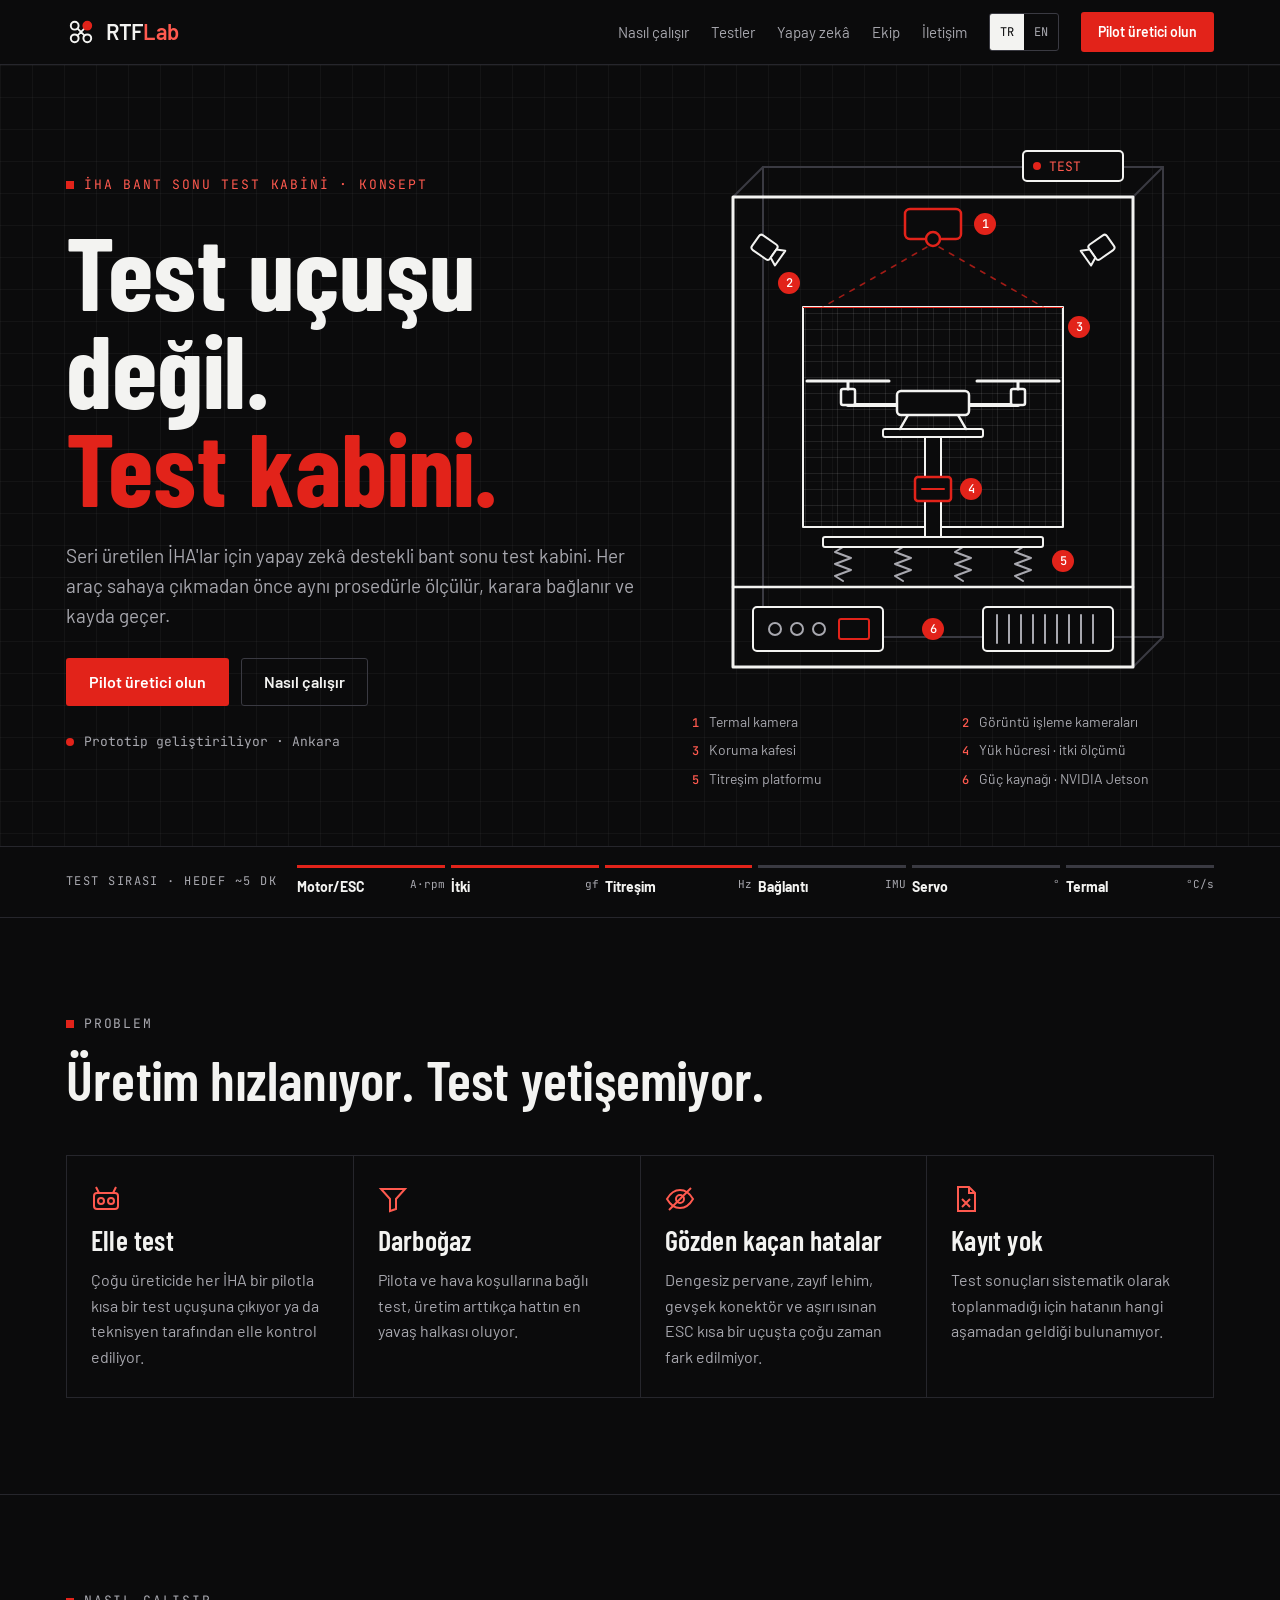
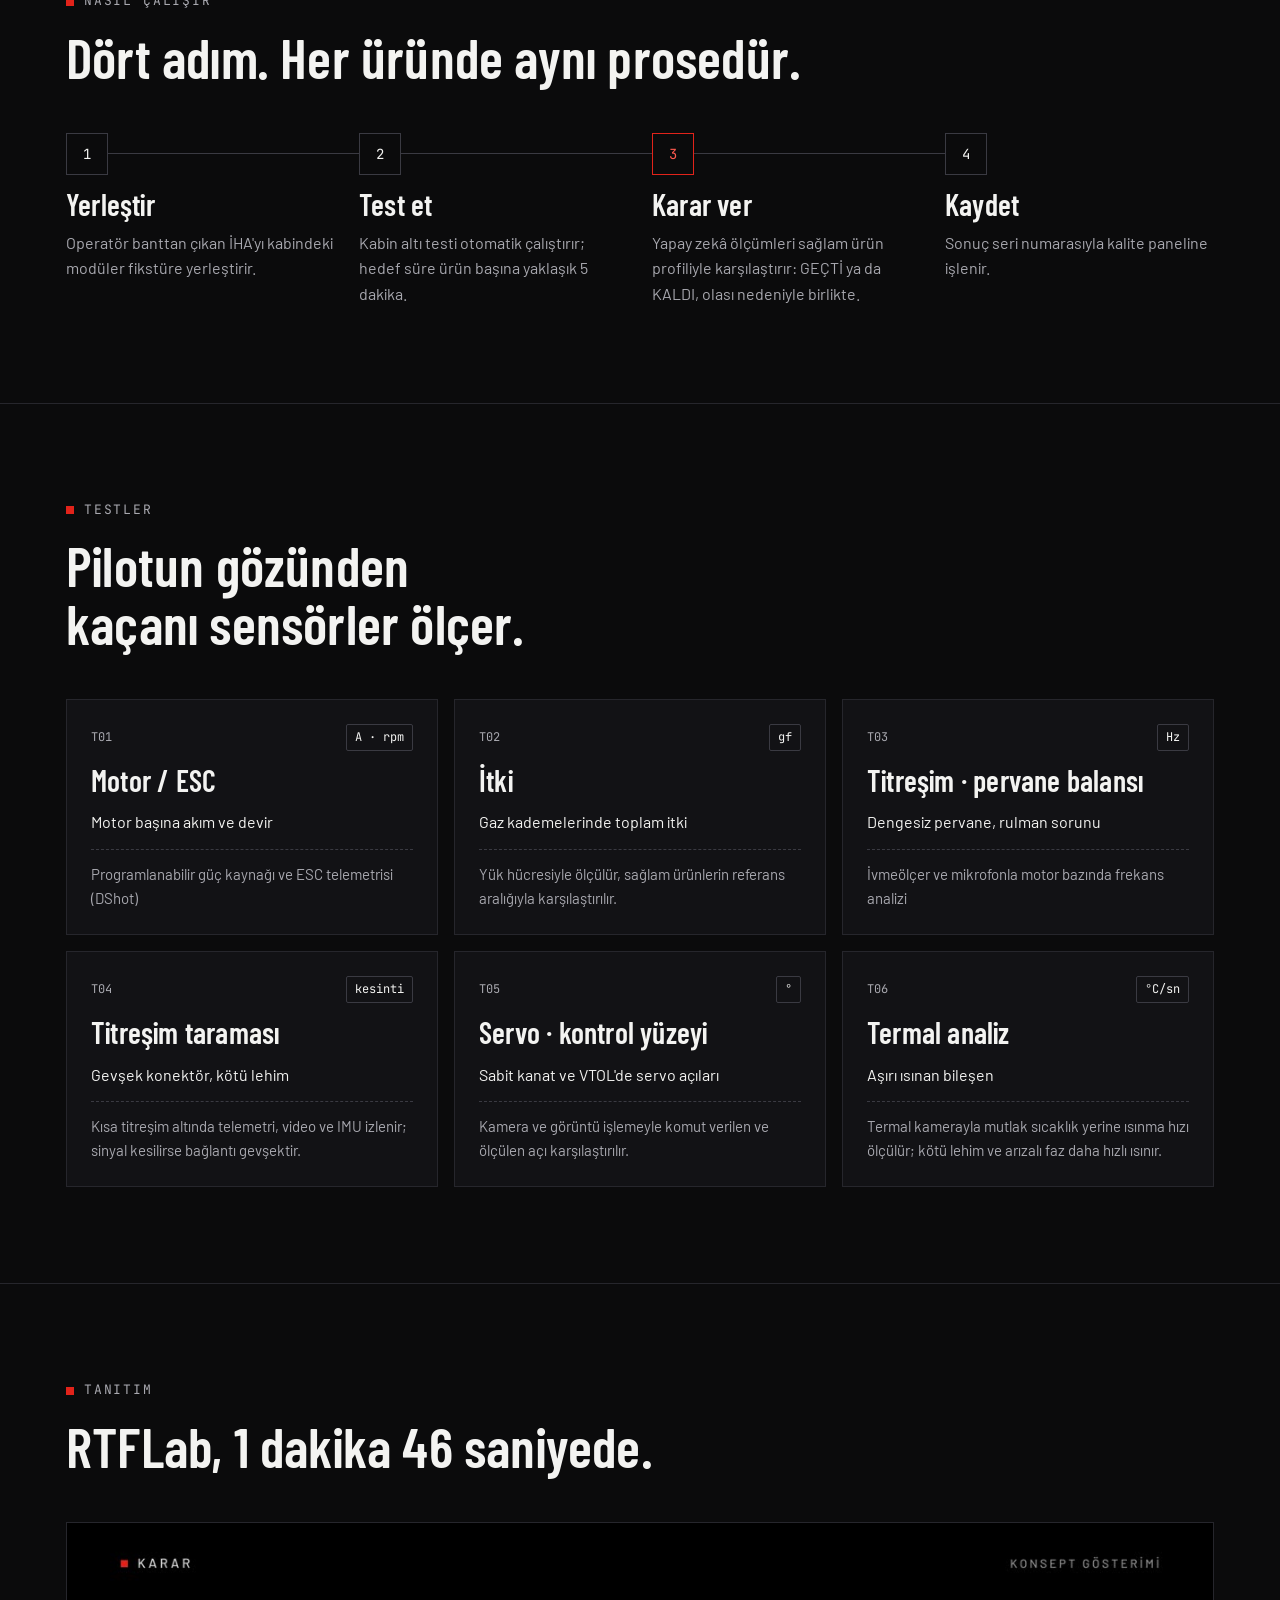
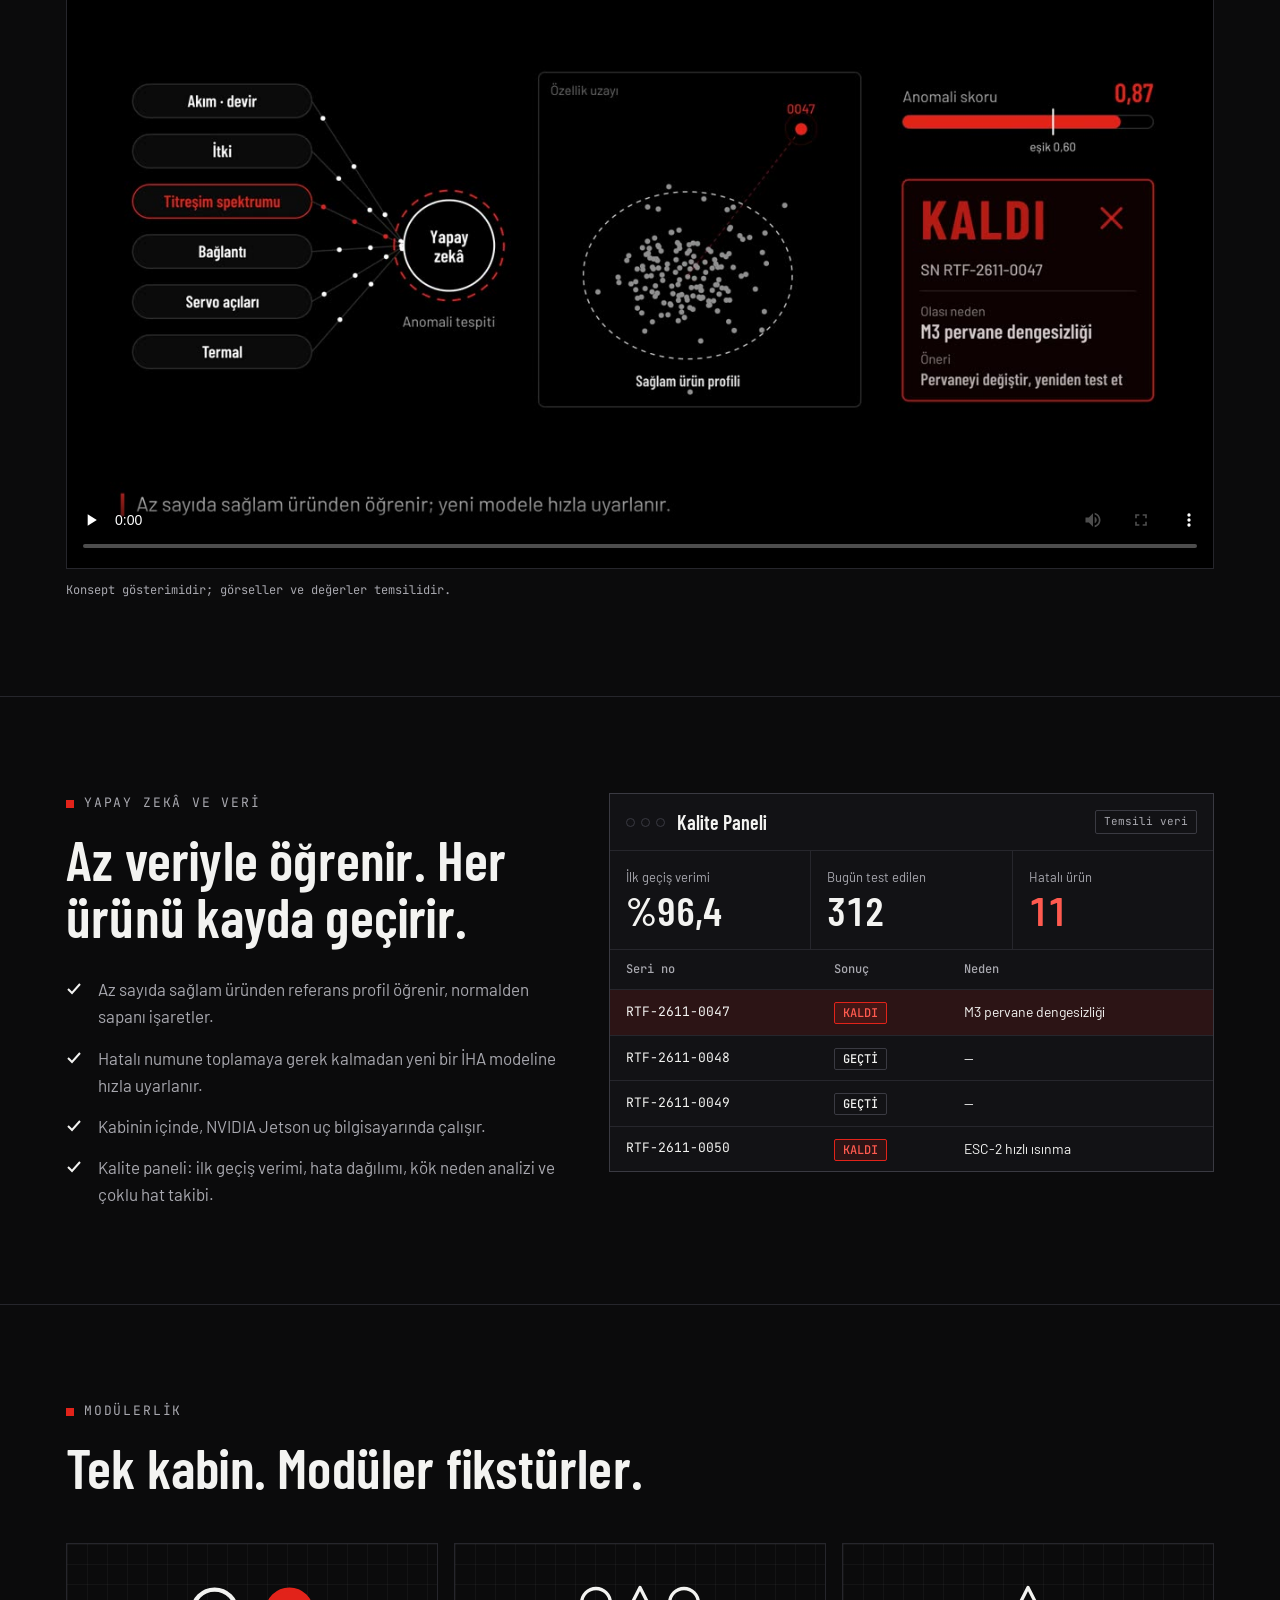
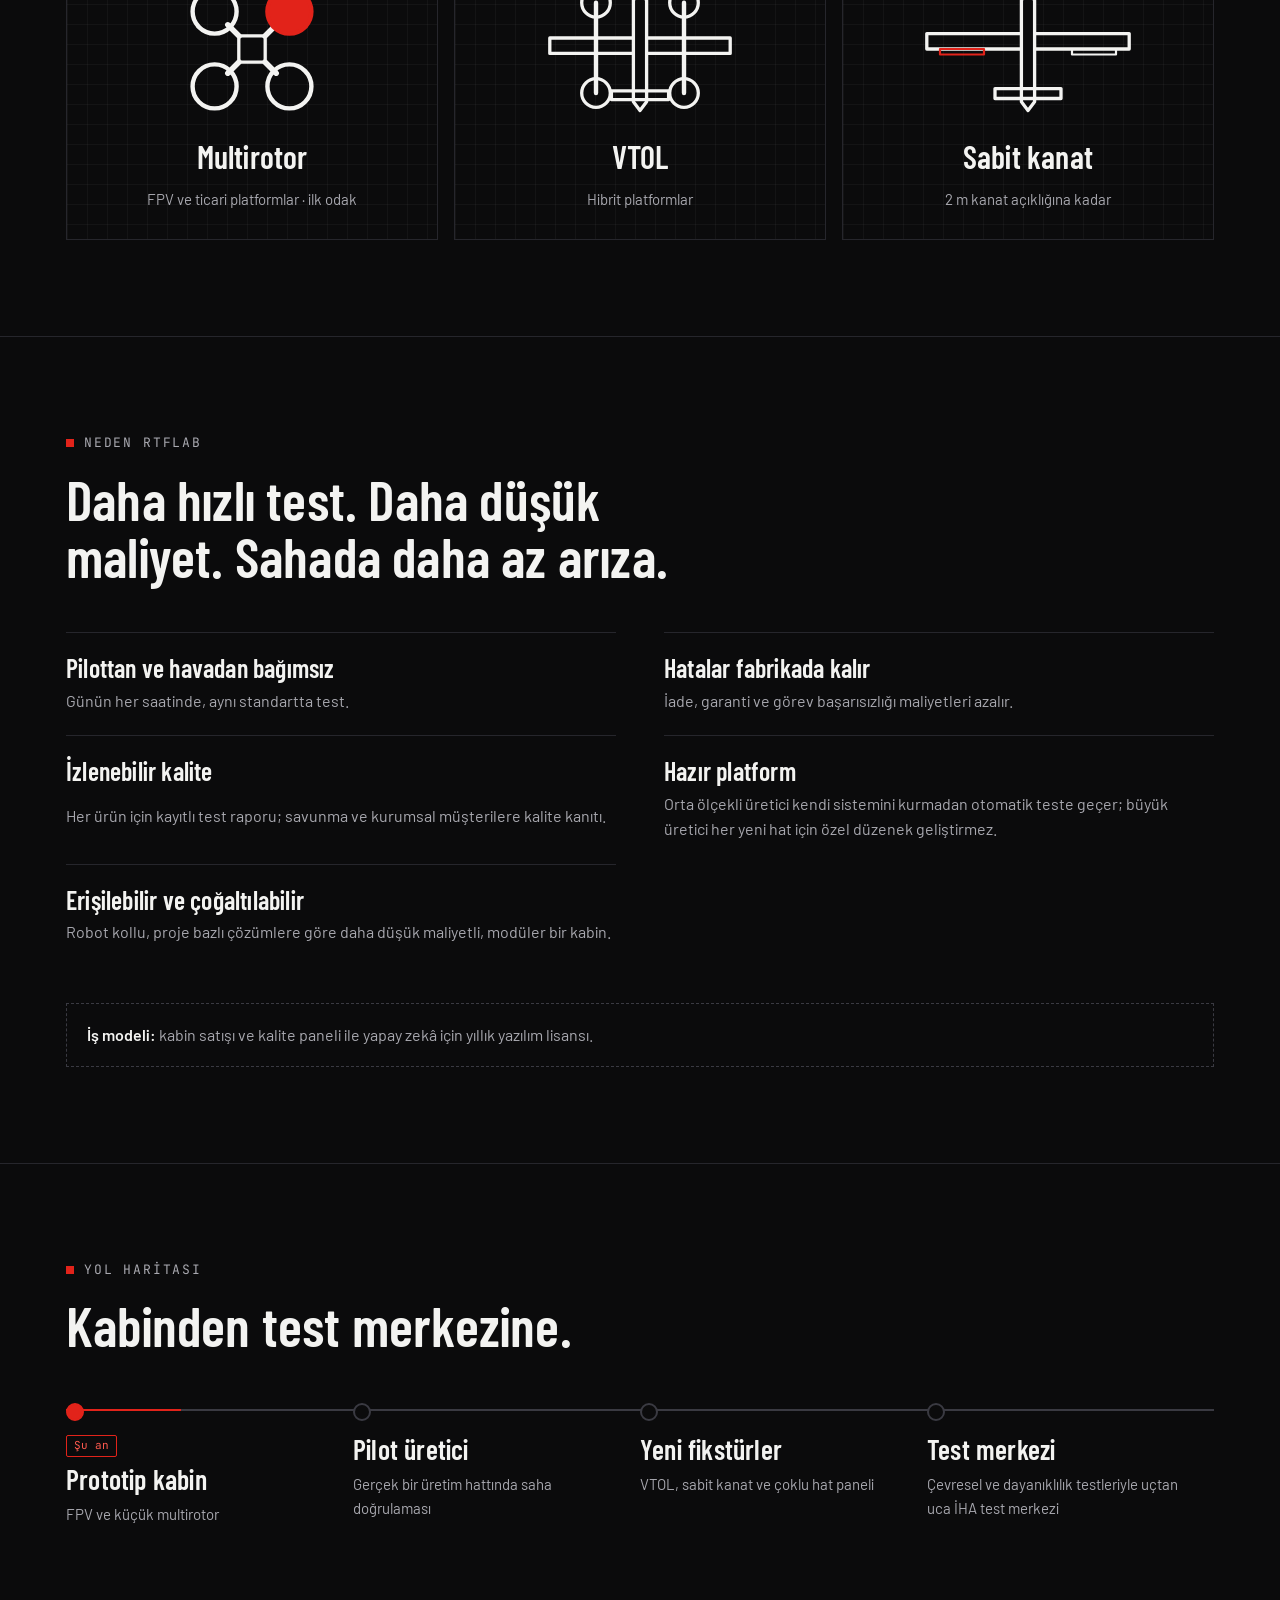
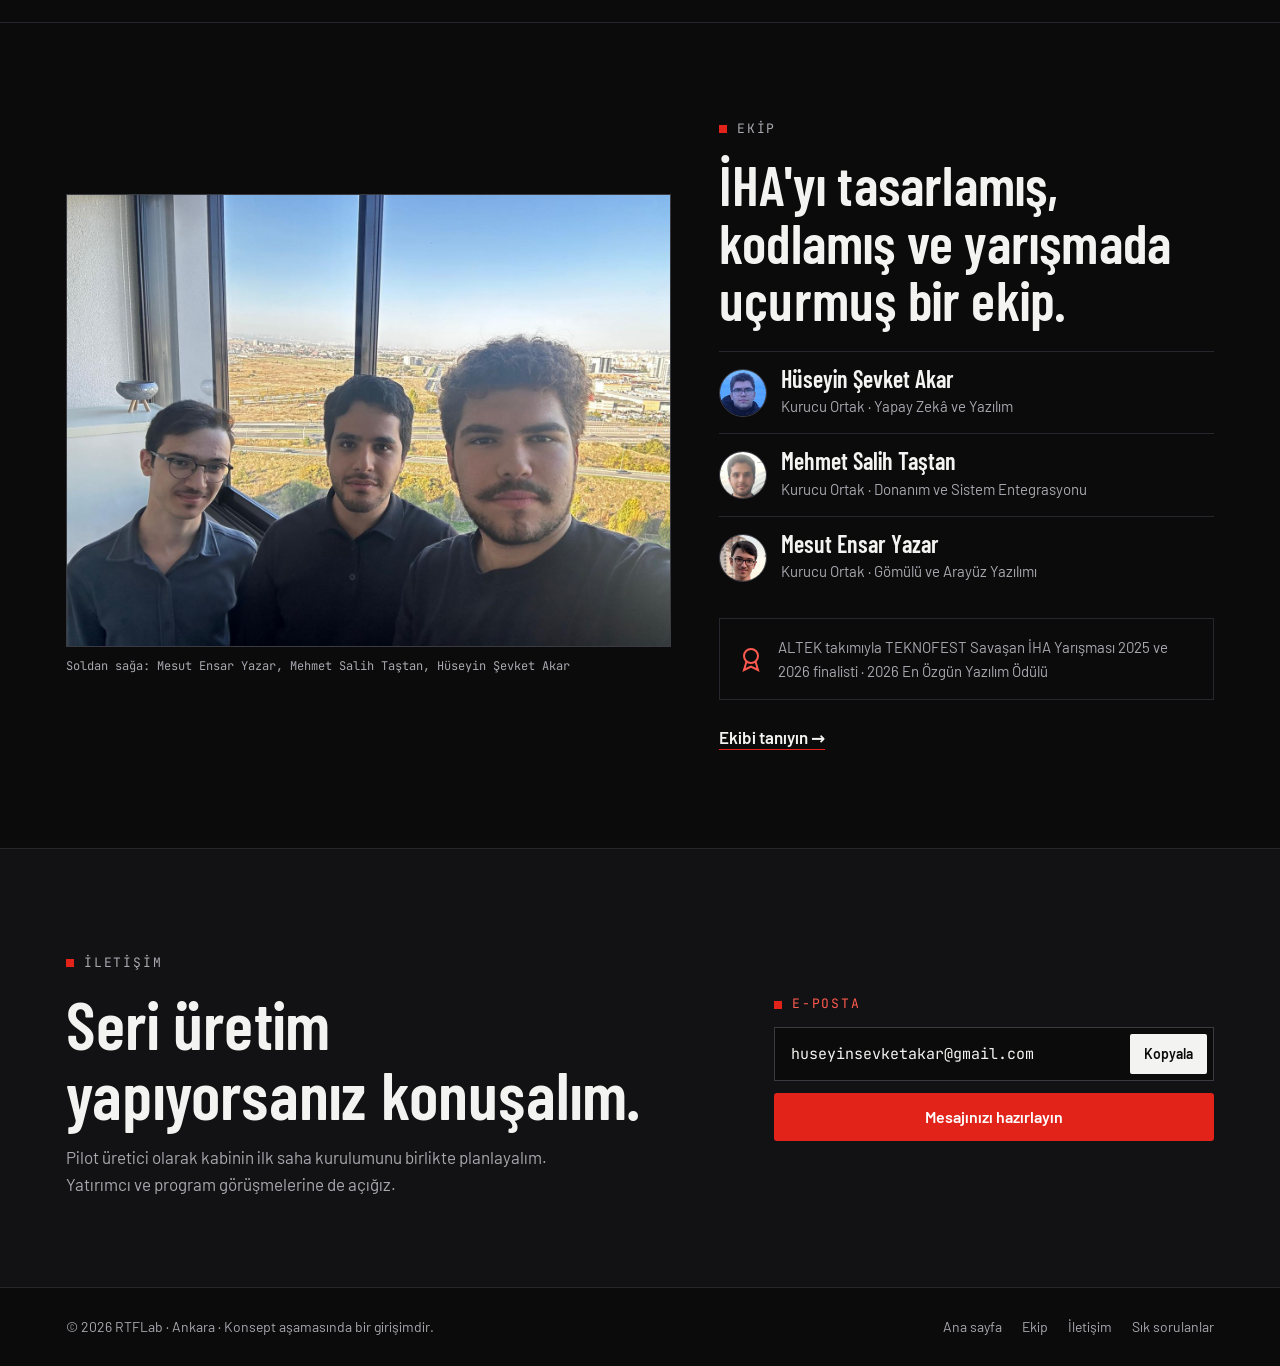
==== commit 95928d59: "Marka adı RTFLabs yerine RTFLab olarak güncellendi" ====
--- a/index.html
+++ b/index.html
@@ -3,10 +3,10 @@
 <head>
 <meta charset="utf-8">
 <meta name="viewport" content="width=device-width, initial-scale=1, viewport-fit=cover">
-<title>RTFLabs · İHA Bant Sonu Test Kabini</title>
-<meta name="description" content="RTFLabs, seri üretim yapan İHA firmaları için yapay zekâ destekli bant sonu test kabini geliştiriyor.">
+<title>RTFLab · İHA Bant Sonu Test Kabini</title>
+<meta name="description" content="RTFLab, seri üretim yapan İHA firmaları için yapay zekâ destekli bant sonu test kabini geliştiriyor.">
 <meta property="og:type" content="website">
-<meta property="og:title" content="RTFLabs · İHA Bant Sonu Test Kabini">
+<meta property="og:title" content="RTFLab · İHA Bant Sonu Test Kabini">
 <meta property="og:description" content="Seri üretilen İHA'lar için yapay zekâ destekli bant sonu test kabini.">
 <meta name="theme-color" content="#0B0B0C">
 <link rel="icon" type="image/svg+xml" href="favicon.svg">
@@ -18,9 +18,9 @@
 <body>
 <header class="top" id="site-top">
   <div class="wrap bar">
-    <a class="brand" href="#top" aria-label="RTFLabs">
+    <a class="brand" href="#top" aria-label="RTFLab">
       <svg viewBox="0 0 200 200" width="30" height="30" aria-hidden="true"><path d="M76.4 76.4 L123.6 123.6 M123.6 76.4 L76.4 123.6" fill="none" stroke="currentColor" stroke-width="12" stroke-linecap="round"/><circle cx="58" cy="58" r="26" fill="none" stroke="currentColor" stroke-width="13"/><circle cx="142" cy="58" r="26" fill="#E2231A" stroke="#E2231A" stroke-width="13"/><circle cx="58" cy="142" r="26" fill="none" stroke="currentColor" stroke-width="13"/><circle cx="142" cy="142" r="26" fill="none" stroke="currentColor" stroke-width="13"/></svg>
-      <span>RTF<span class="labs">Labs</span></span>
+      <span>RTF<span class="labs">Lab</span></span>
     </a>
     <nav class="nav" id="site-nav" aria-label="Site">
       <a href="#nasil" data-i18n="nav.how">Nasıl çalışır</a>
@@ -194,7 +194,7 @@
     <div class="wrap">
       <div class="sec-head">
         <p class="kicker" data-i18n="vd.k">Tanıtım</p>
-        <h2 id="h-video" data-i18n="vd.h">RTFLabs, 1 dakika 46 saniyede.</h2>
+        <h2 id="h-video" data-i18n="vd.h">RTFLab, 1 dakika 46 saniyede.</h2>
       </div>
       <div class="video-box">
         <video id="promo" controls preload="none" playsinline poster="media/poster.jpg">
@@ -270,7 +270,7 @@
   <section class="sec" id="neden" aria-labelledby="h-why">
     <div class="wrap">
       <div class="sec-head">
-        <p class="kicker" data-i18n="wy.k">Neden RTFLabs</p>
+        <p class="kicker" data-i18n="wy.k">Neden RTFLab</p>
         <h2 id="h-why" data-i18n="wy.h">Daha hızlı test. Daha düşük maliyet. Sahada daha az arıza.</h2>
       </div>
       <div class="why">
@@ -302,7 +302,7 @@
   <section class="sec" id="ekip" aria-labelledby="h-team">
     <div class="wrap team-sum">
       <figure class="photo">
-        <img src="media/ekip.jpg" width="1400" height="1050" alt="RTFLabs kurucu ekibi: Mesut Ensar Yazar, Mehmet Salih Taştan ve Hüseyin Şevket Akar" loading="lazy">
+        <img src="media/ekip.jpg" width="1400" height="1050" alt="RTFLab kurucu ekibi: Mesut Ensar Yazar, Mehmet Salih Taştan ve Hüseyin Şevket Akar" loading="lazy">
         <figcaption data-i18n="tm.cap">Soldan sağa: Mesut Ensar Yazar, Mehmet Salih Taştan, Hüseyin Şevket Akar</figcaption>
       </figure>
       <div>
@@ -342,7 +342,7 @@
 
 <footer>
   <div class="wrap">
-    <span>© 2026 RTFLabs · Ankara · <span data-i18n="ft.n">Konsept aşamasında bir girişimdir.</span></span>
+    <span>© 2026 RTFLab · Ankara · <span data-i18n="ft.n">Konsept aşamasında bir girişimdir.</span></span>
     <nav class="foot-nav" aria-label="Alt menü">
       <a href="#top" data-i18n="ft.home">Ana sayfa</a>
       <a href="ekip.html" data-i18n="nav.team">Ekip</a>
--- a/site.css
+++ b/site.css
@@ -1,4 +1,4 @@
-/* RTFLabs — ortak stil. Layout: test protokolü gibi okunan sayfalar; teknik çizim ızgarası, mono ölçü etiketleri, kırmızı yalnızca "karar/hata" vurgusu */
+/* RTFLab — ortak stil. Layout: test protokolü gibi okunan sayfalar; teknik çizim ızgarası, mono ölçü etiketleri, kırmızı yalnızca "karar/hata" vurgusu */
 :root{
   color-scheme: dark;
   --bg:#0B0B0C; --panel:#121215; --panel-2:#18181C; --line:#26262C; --line-2:#3A3A42;
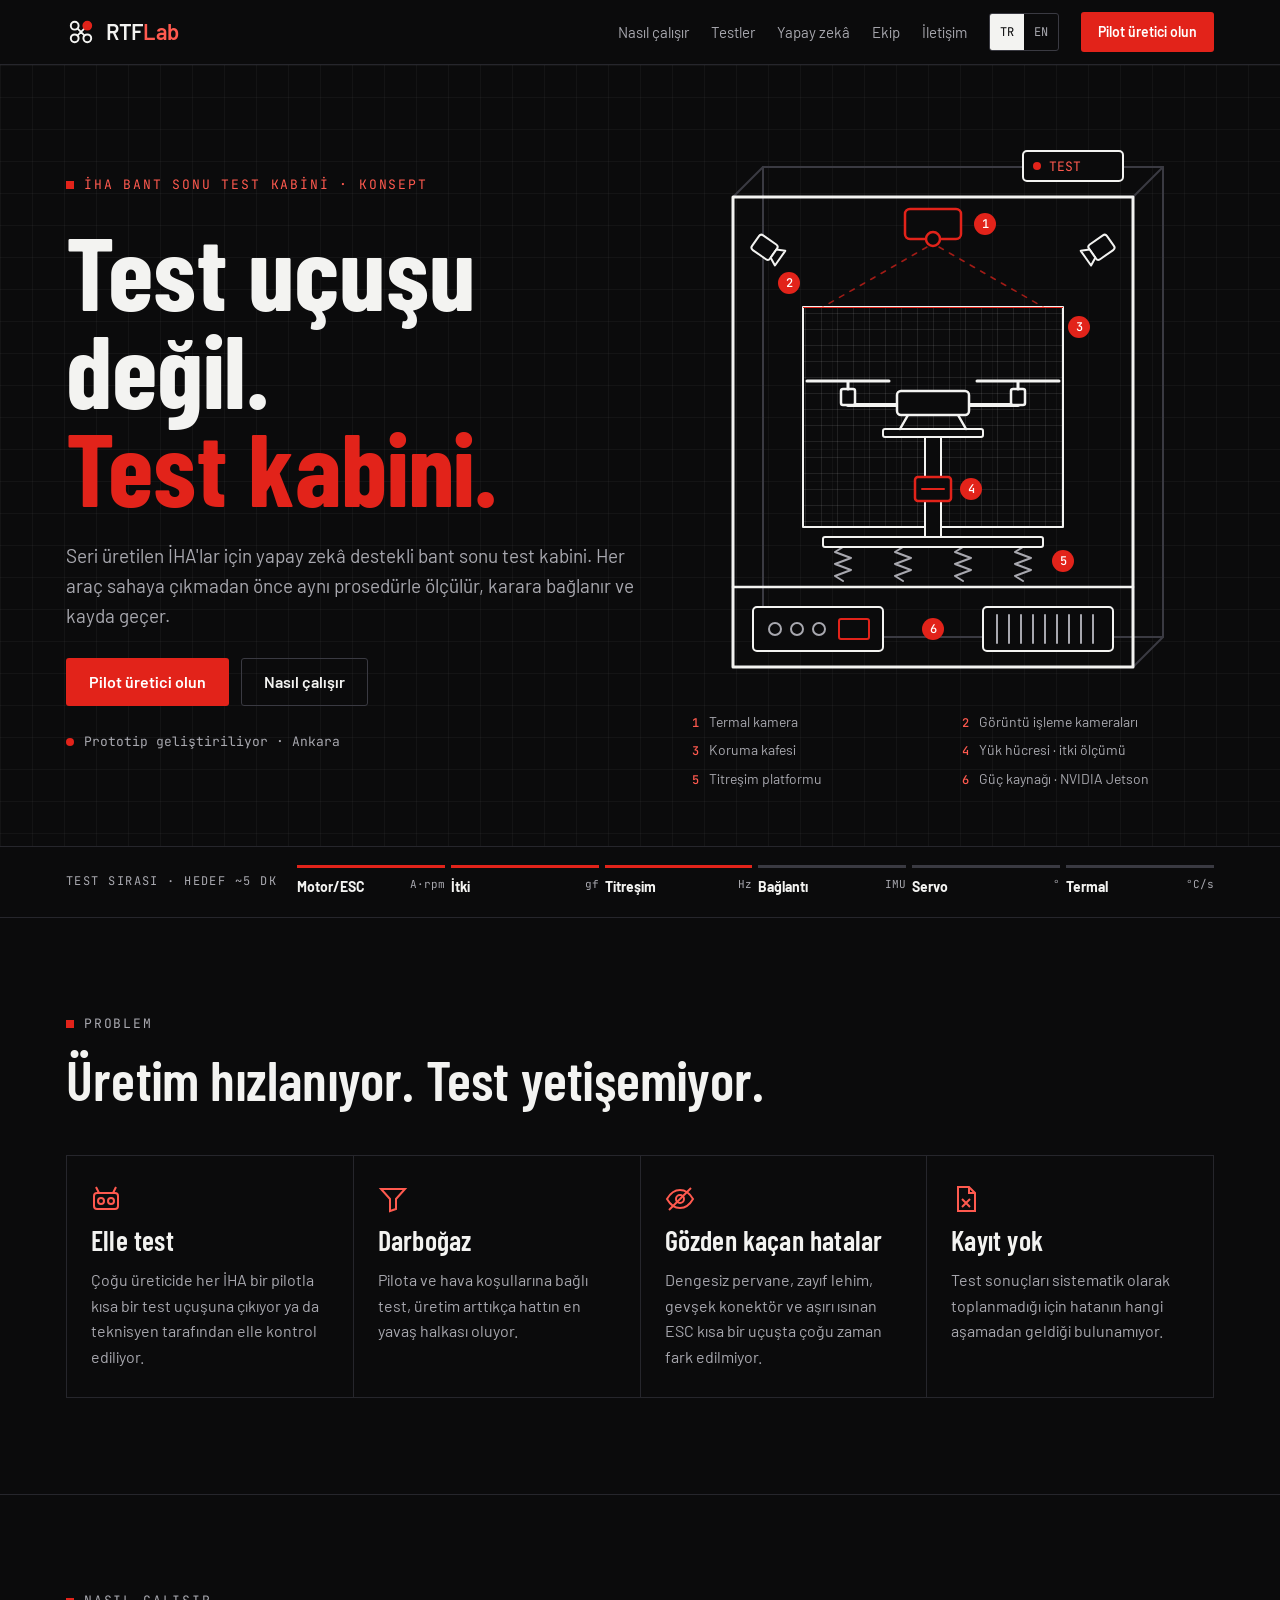
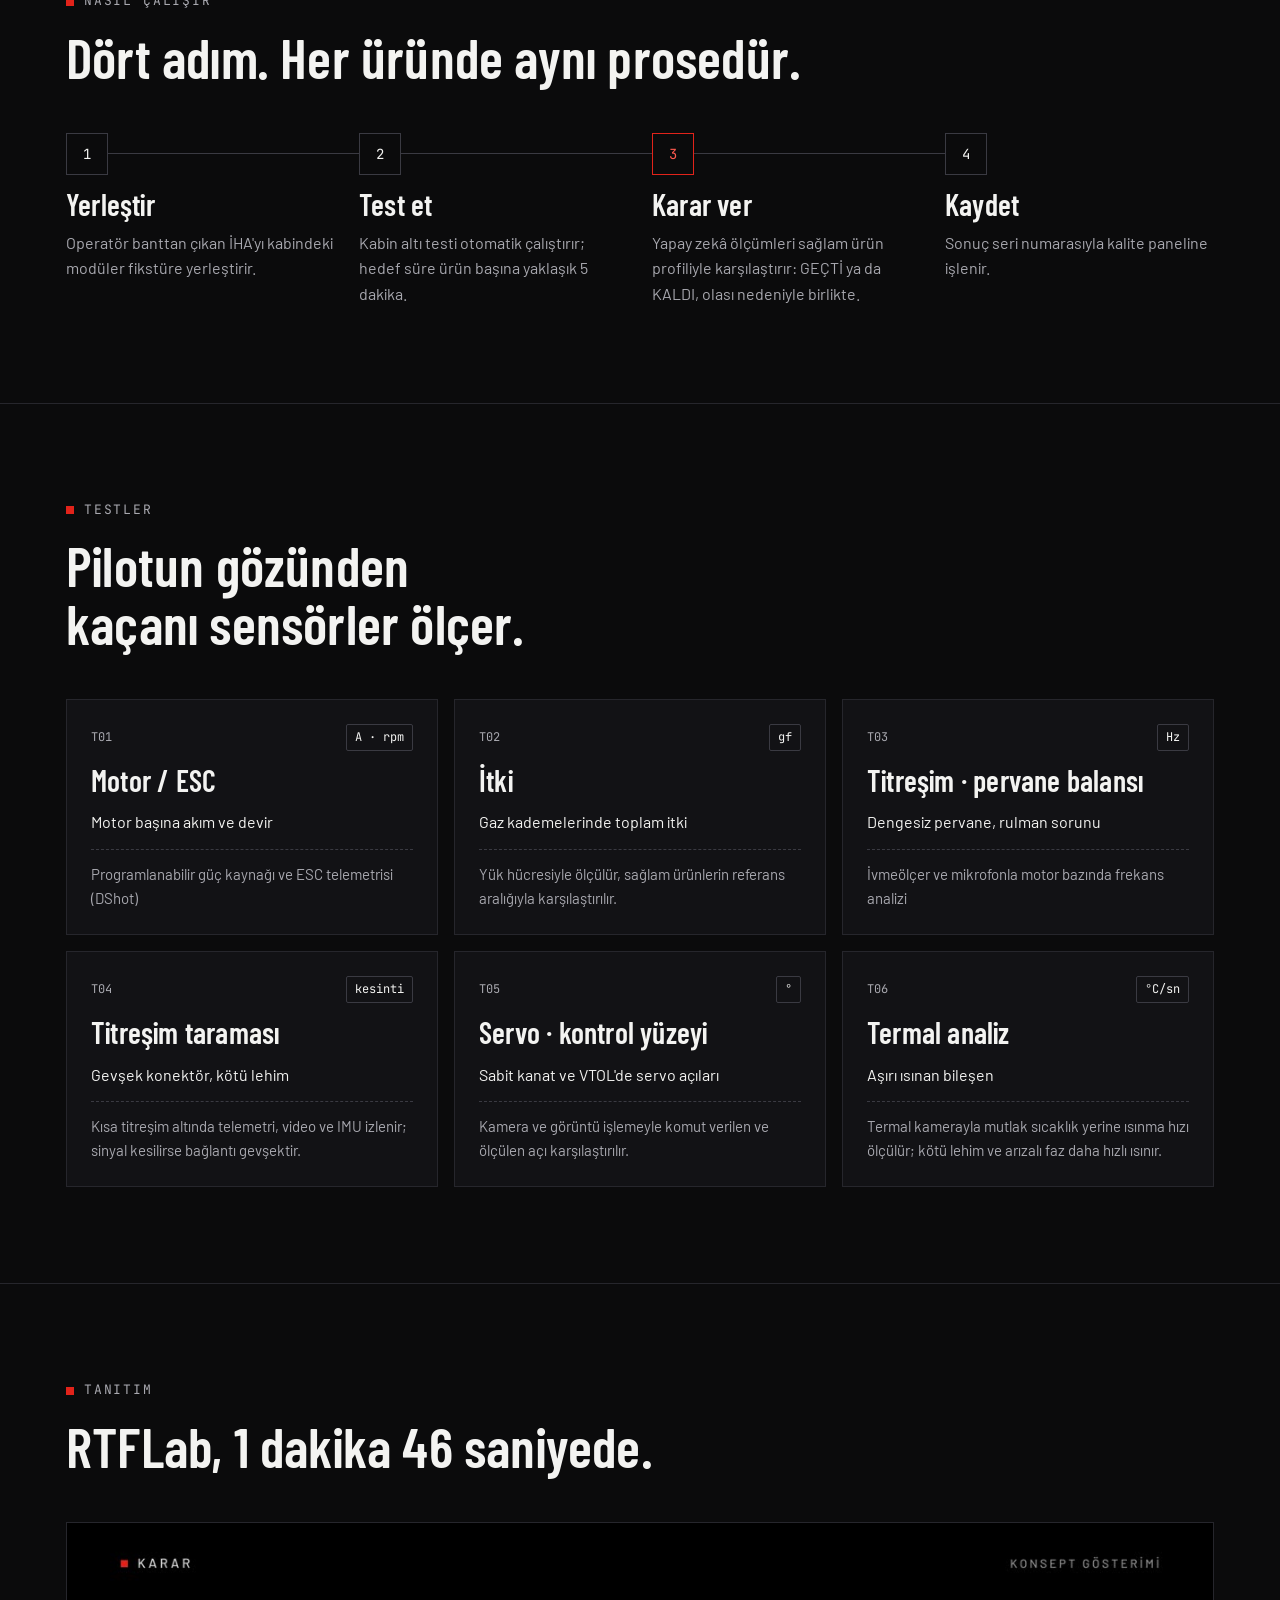
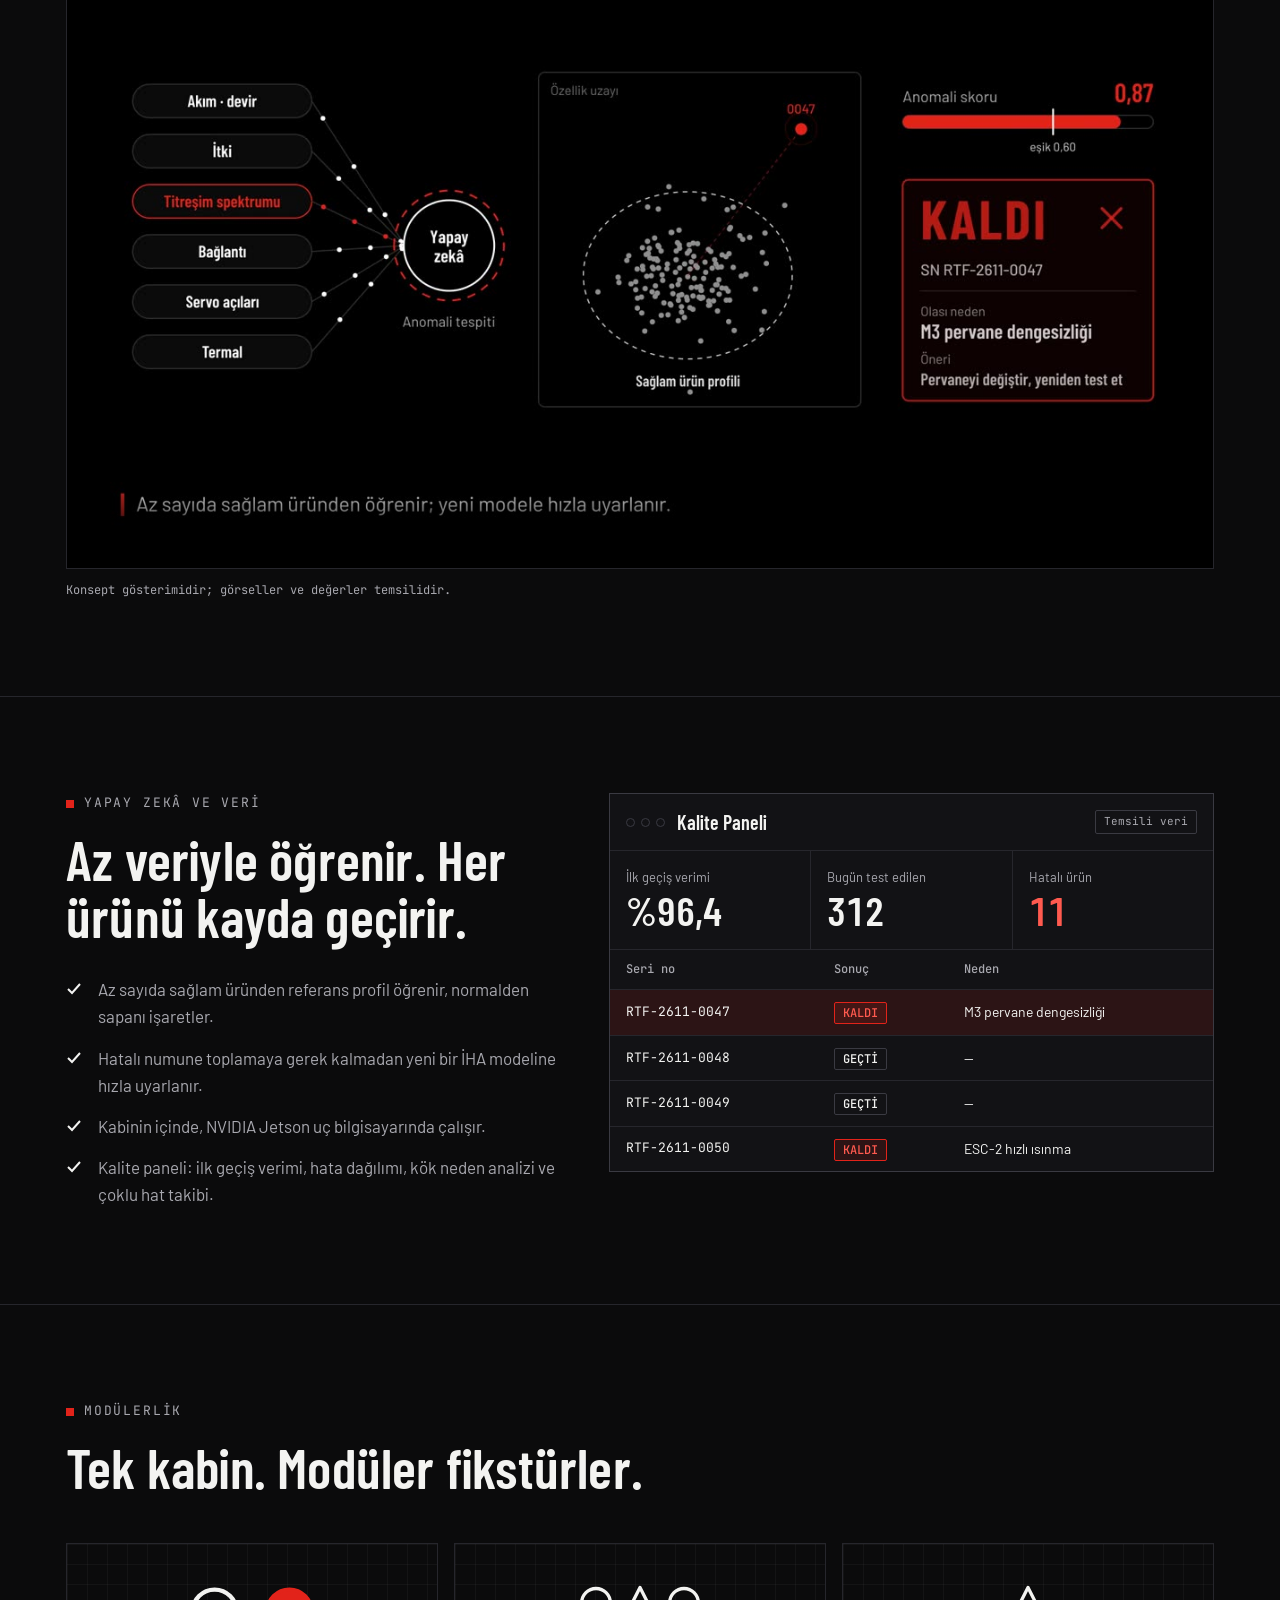
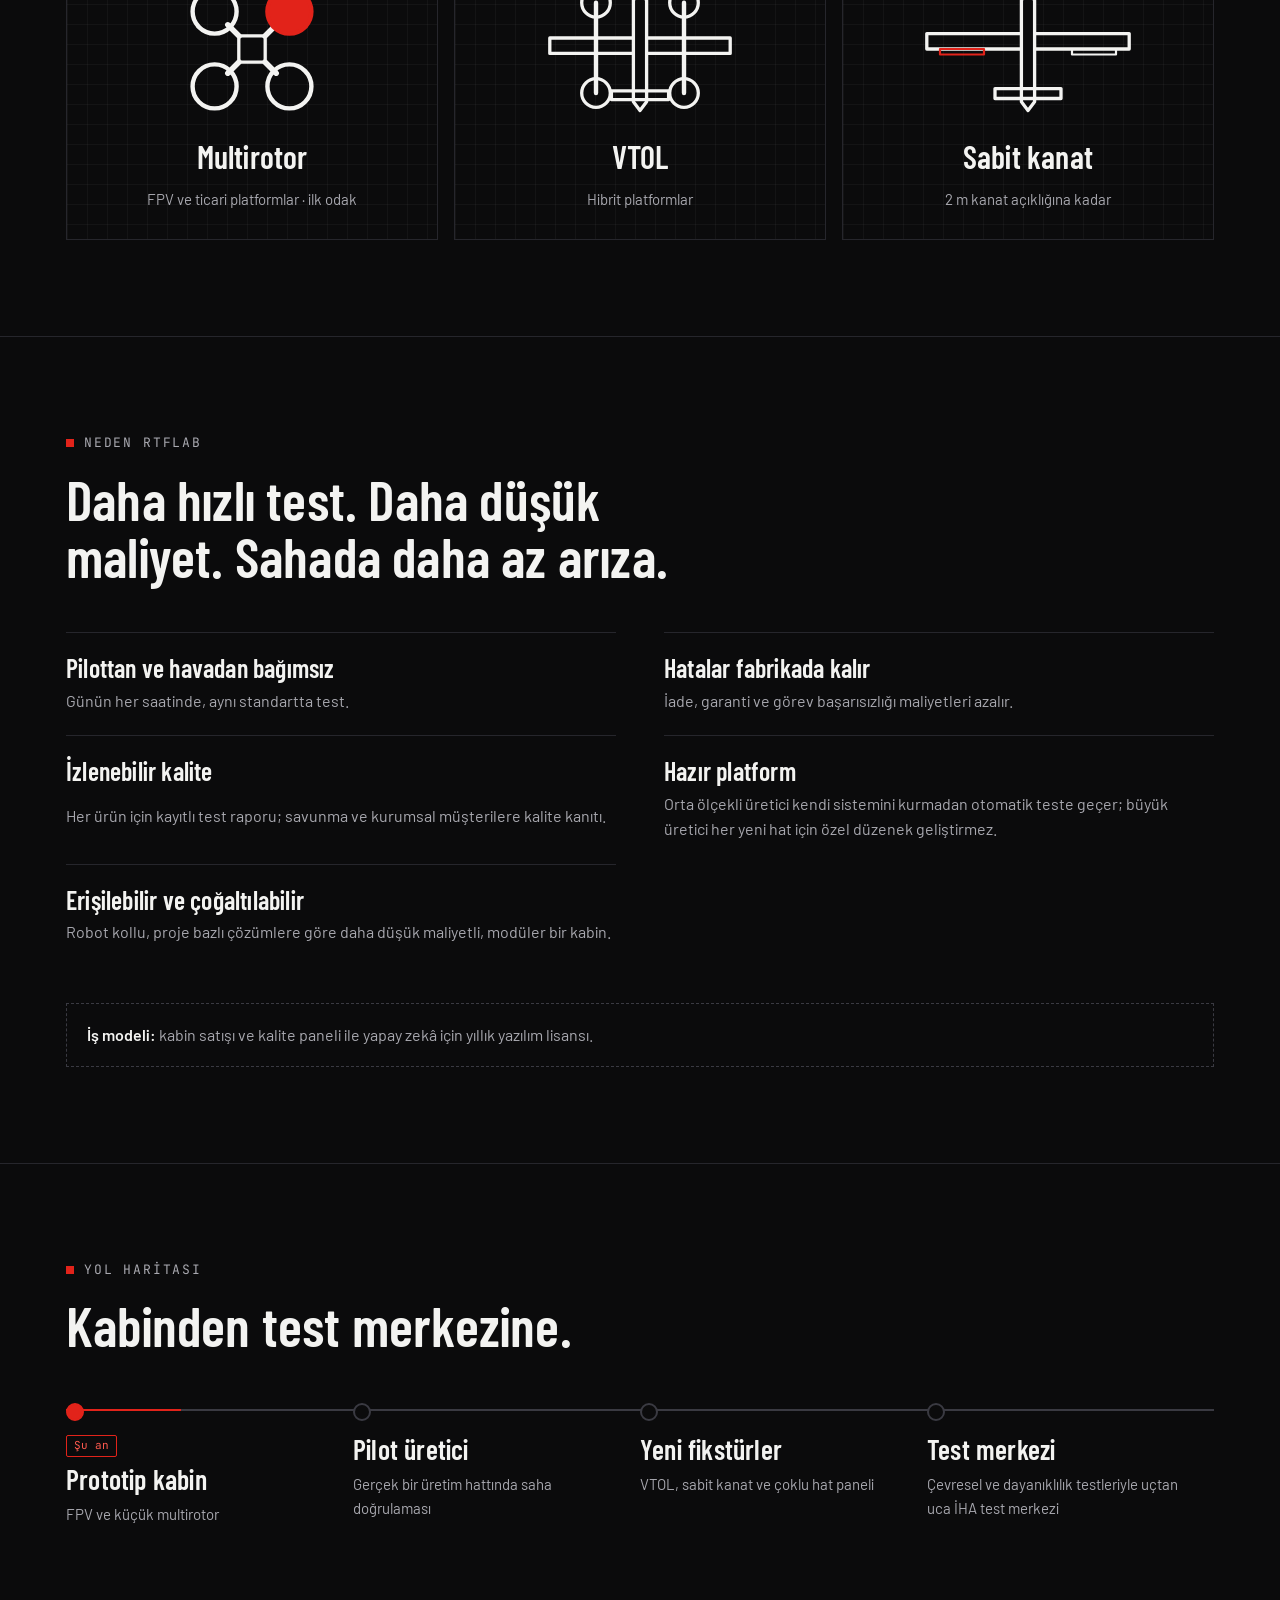
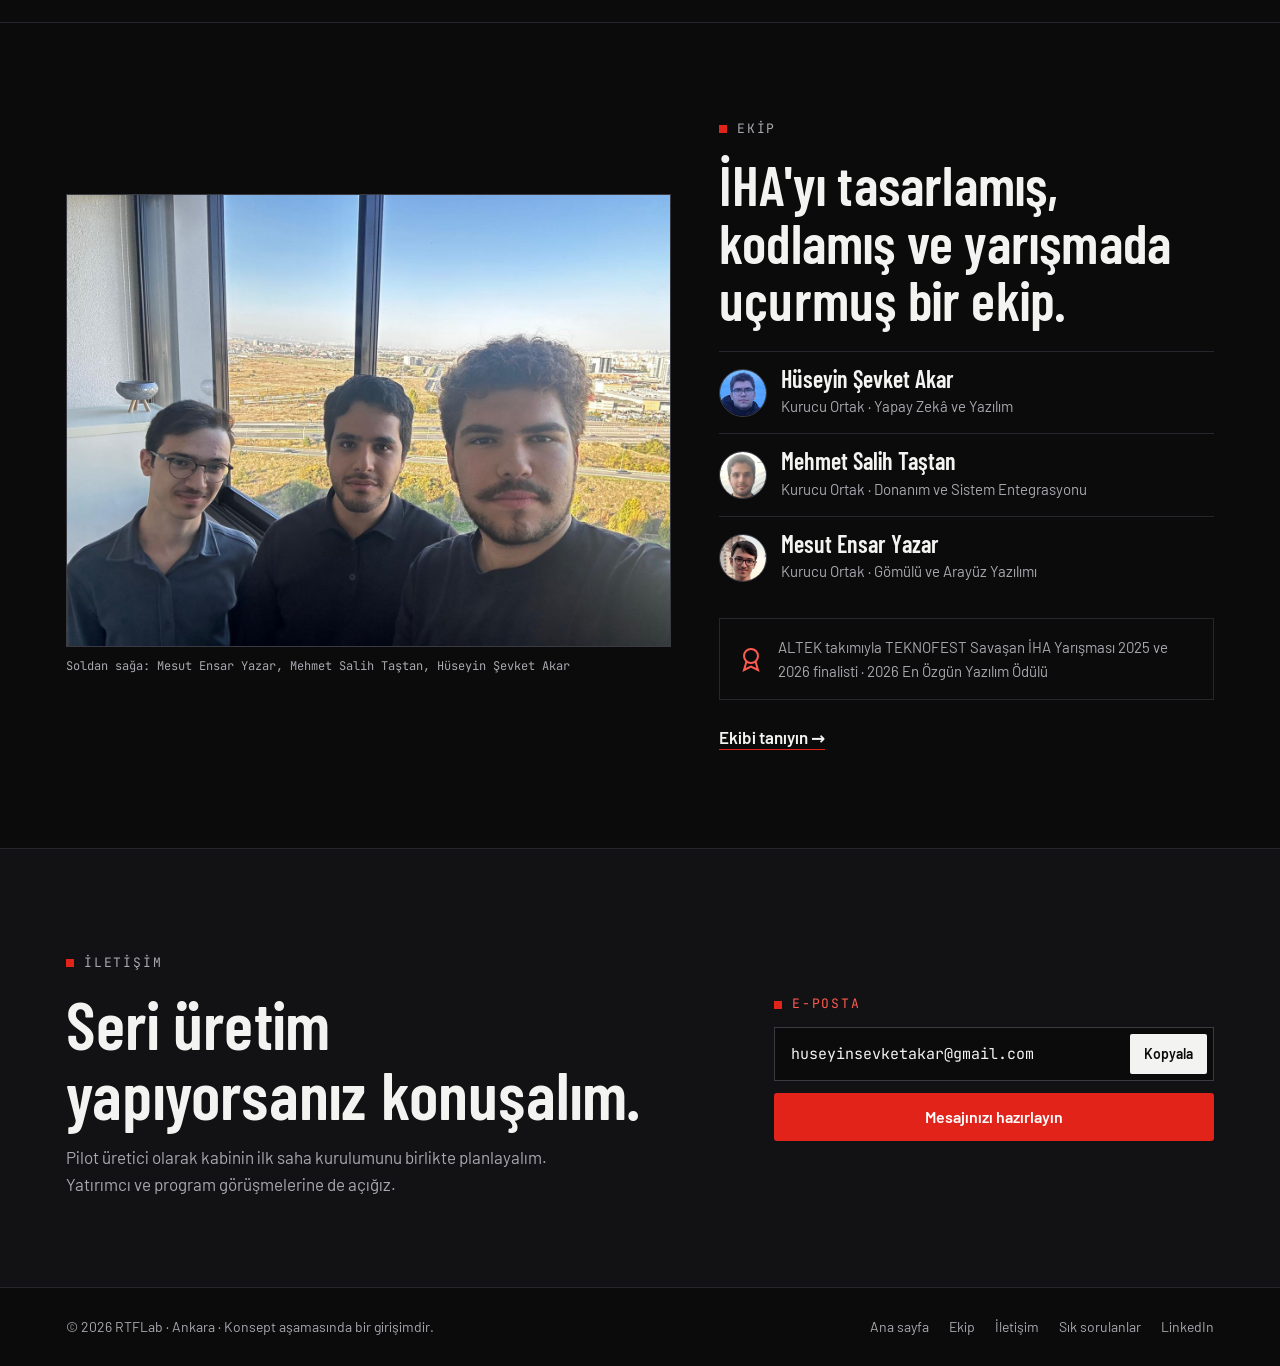
==== commit cc377bd7: "LinkedIn şirket sayfası bağlantısı eklendi" ====
--- a/index.html
+++ b/index.html
@@ -348,6 +348,7 @@
       <a href="ekip.html" data-i18n="nav.team">Ekip</a>
       <a href="iletisim.html" data-i18n="nav.contact">İletişim</a>
       <a href="iletisim.html#sss" data-i18n="ft.faq">Sık sorulanlar</a>
+      <a href="https://www.linkedin.com/company/rtflab/" target="_blank" rel="noopener">LinkedIn</a>
     </nav>
   </div>
 </footer>
